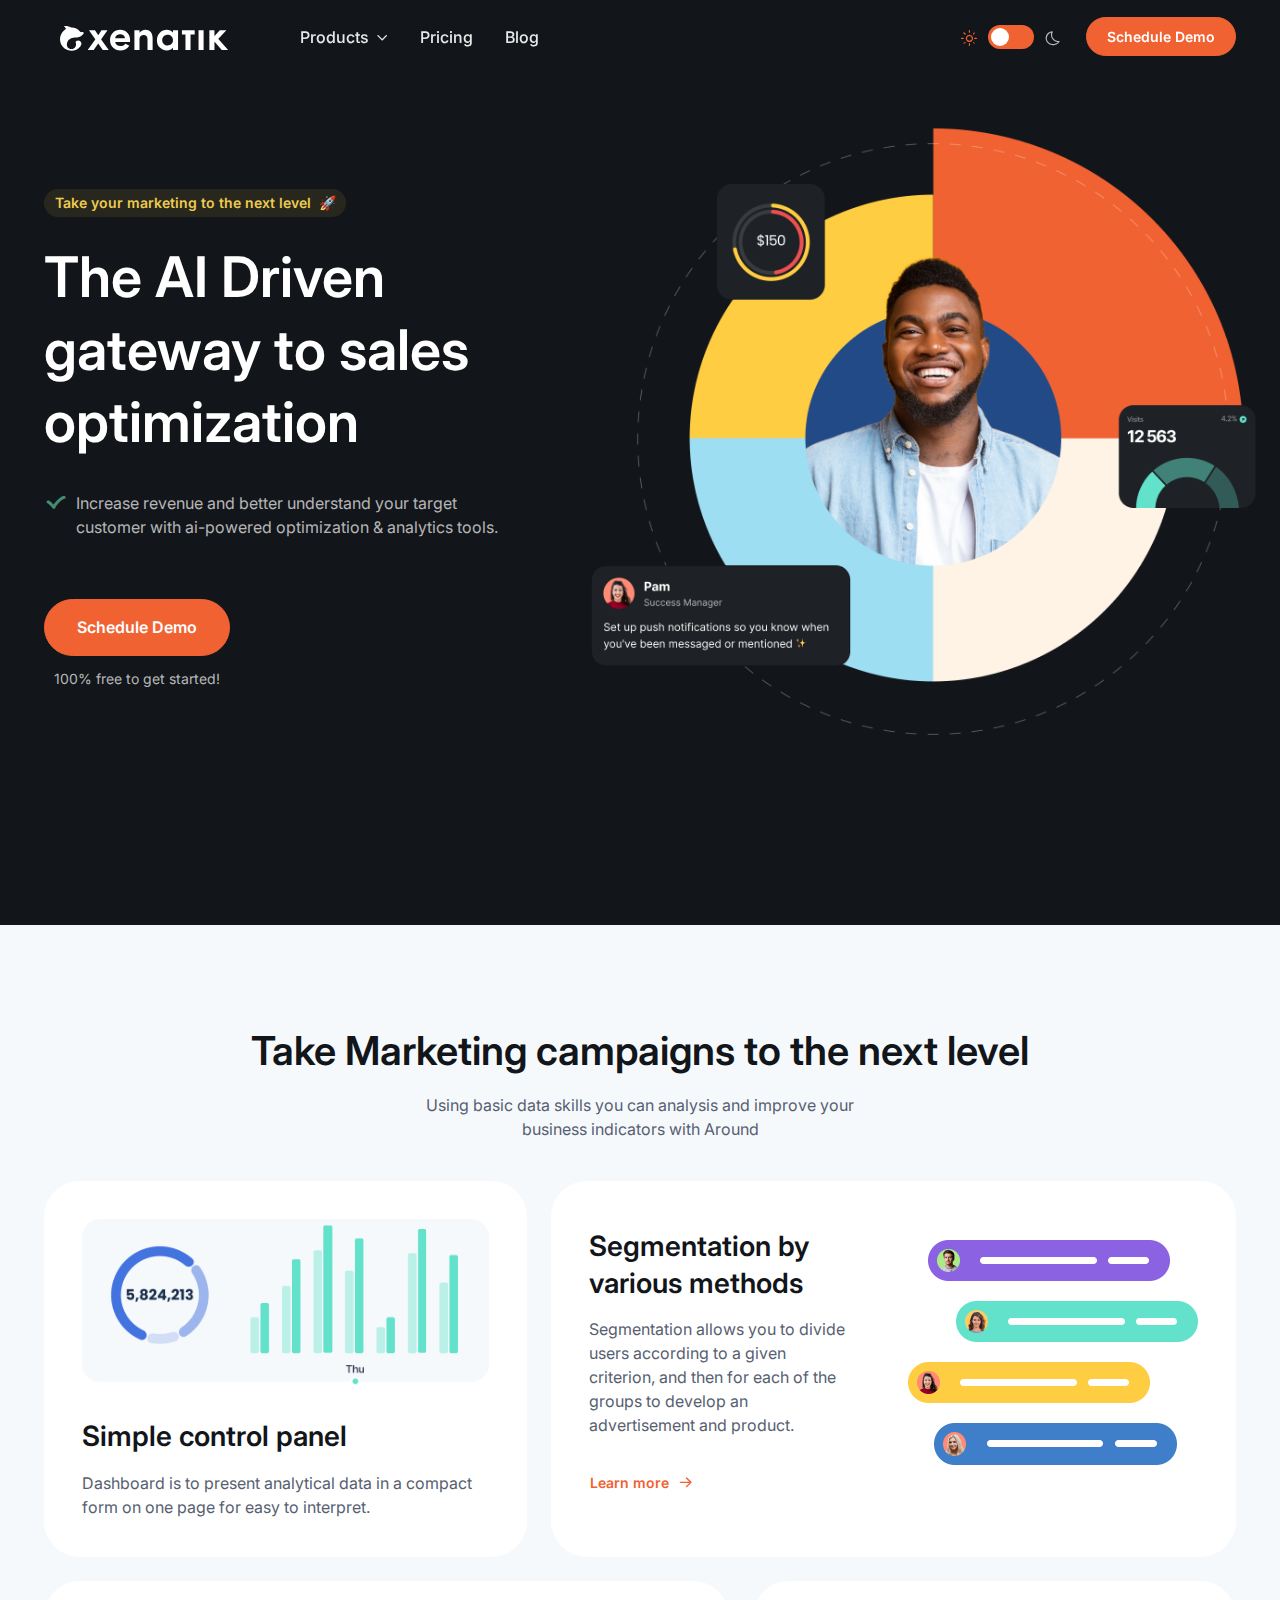
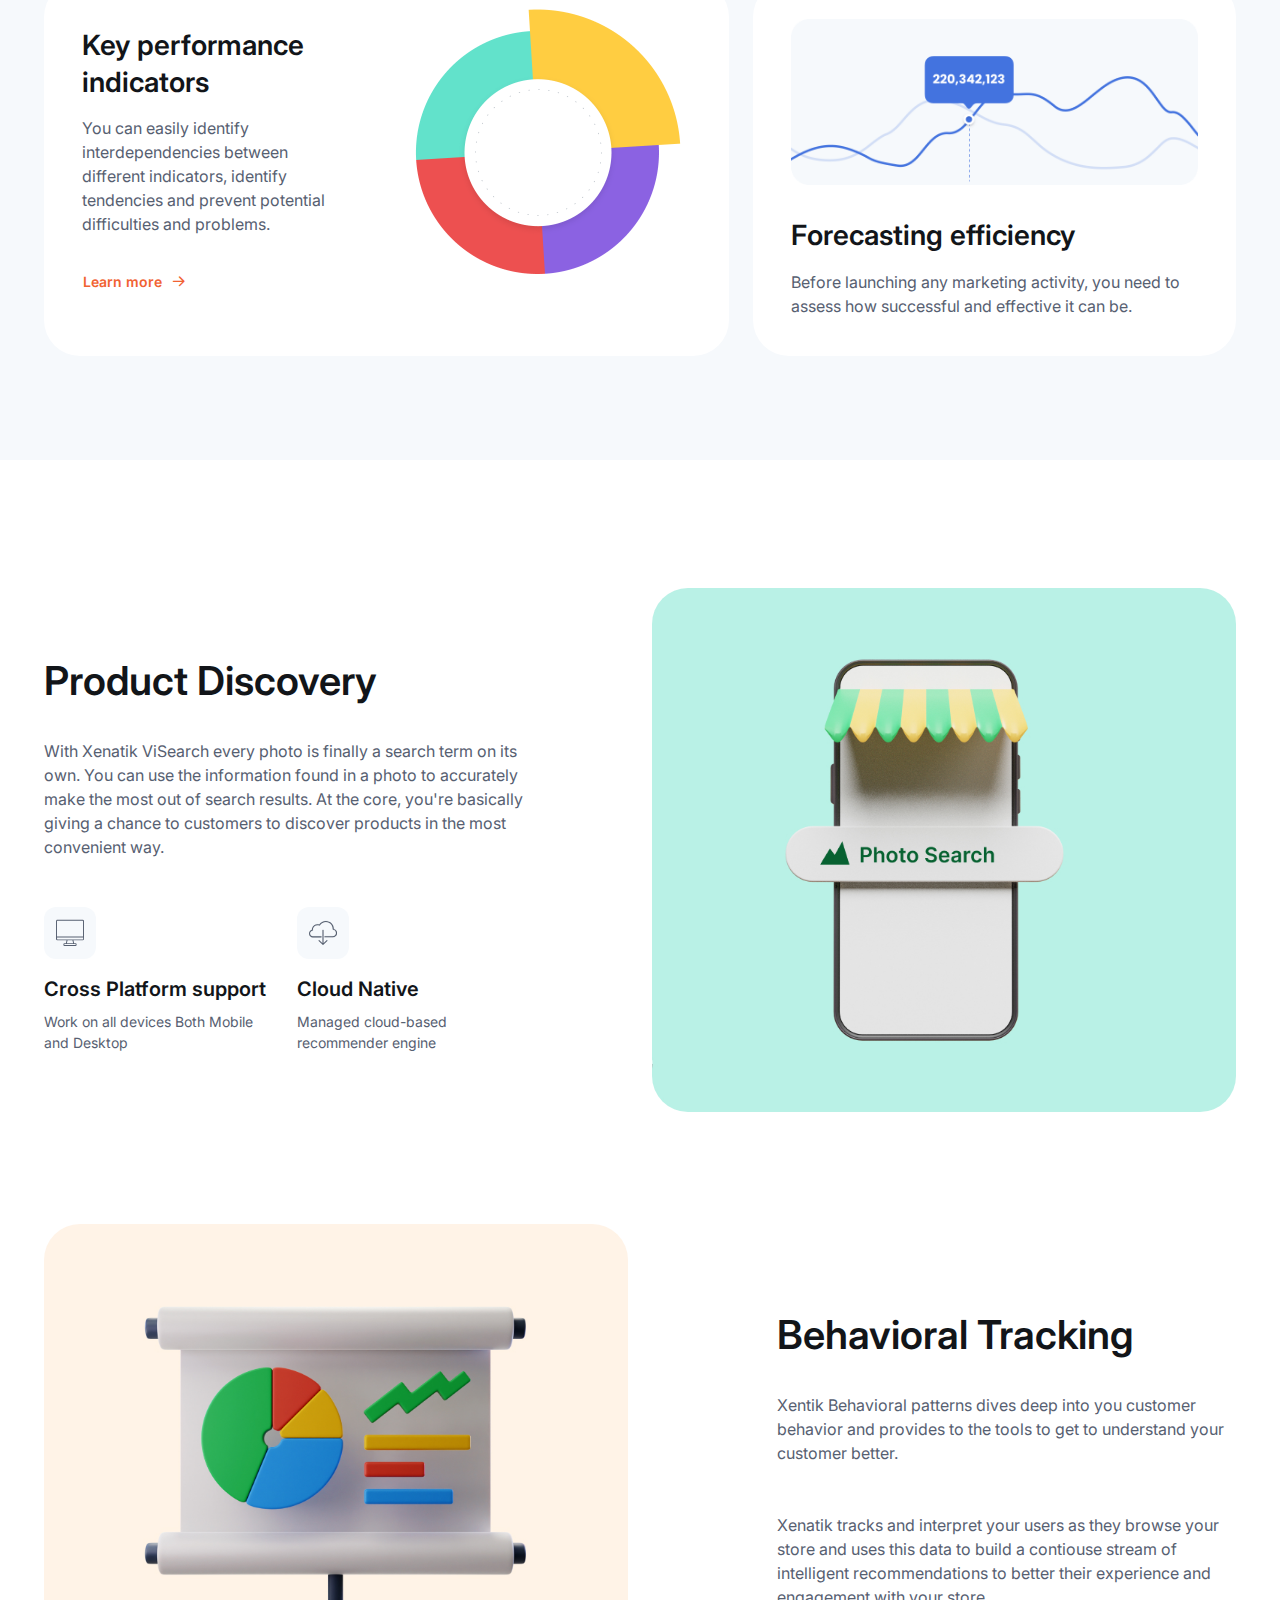
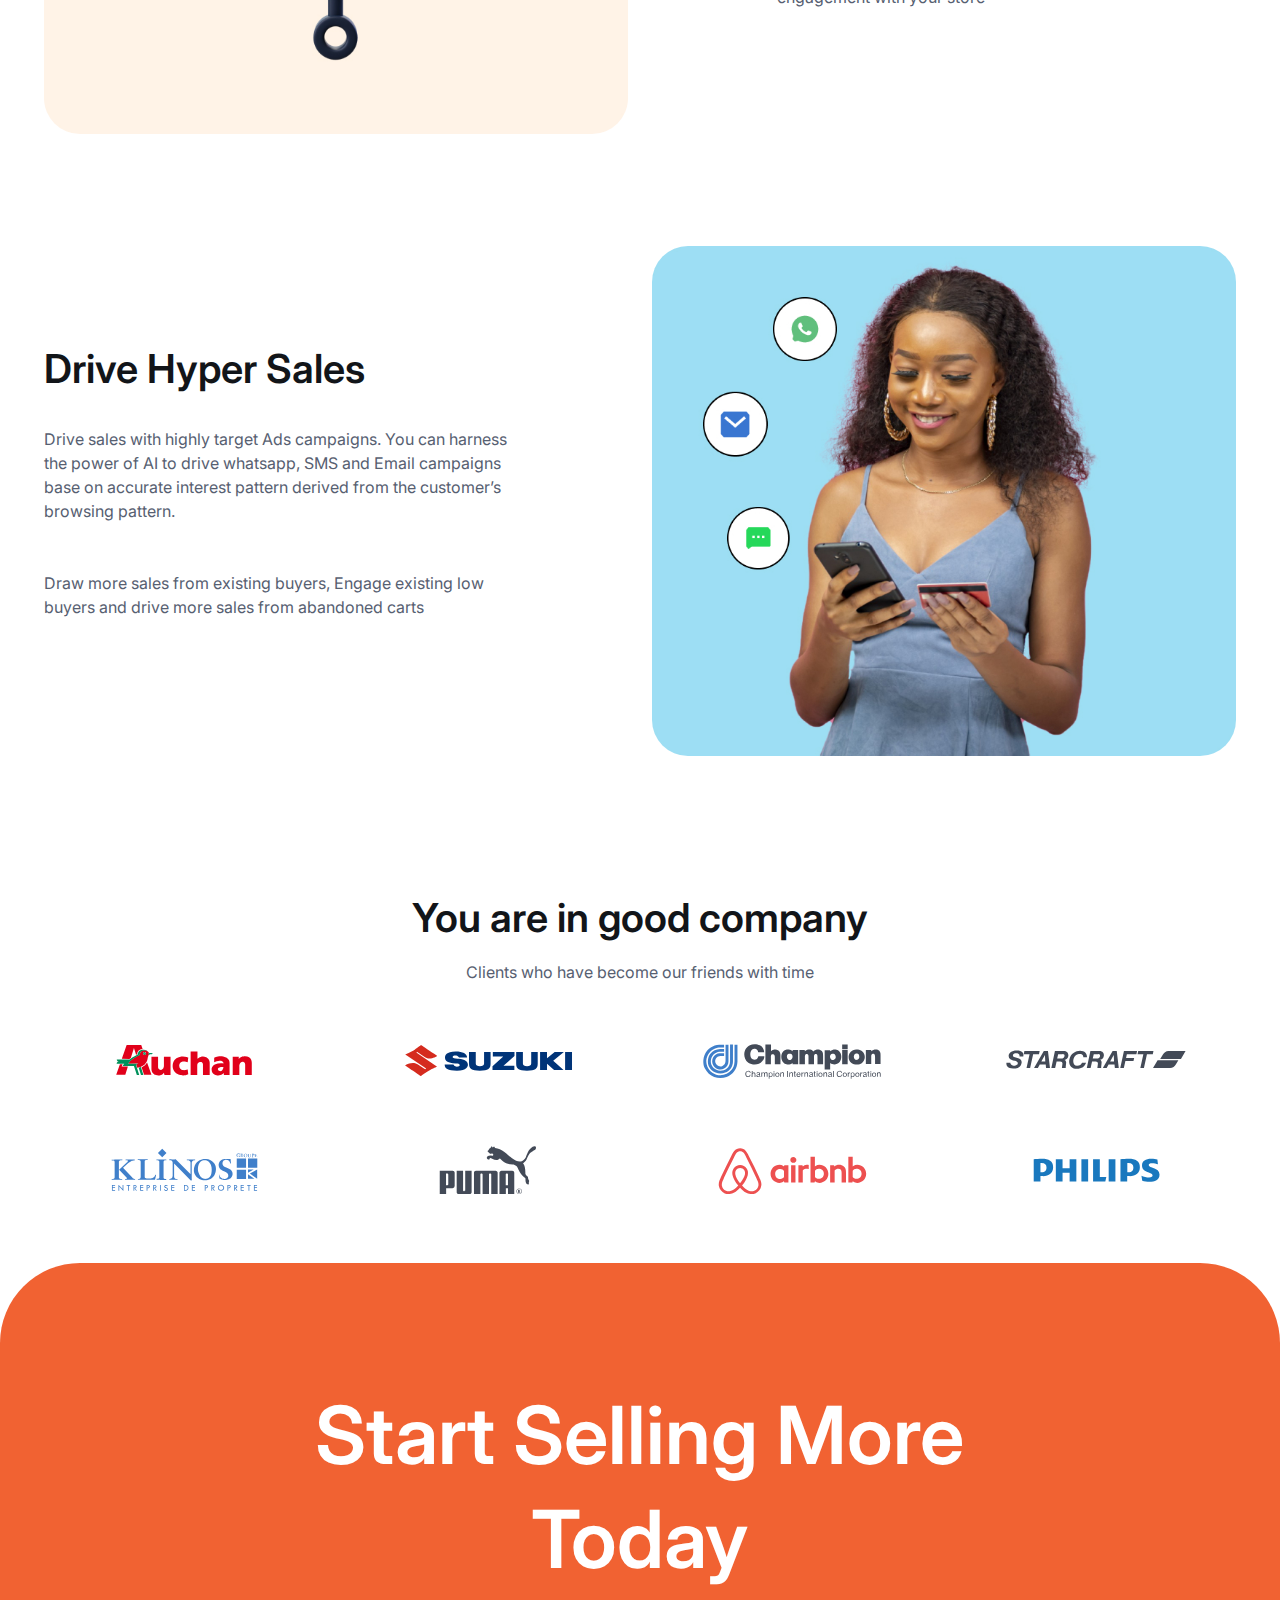
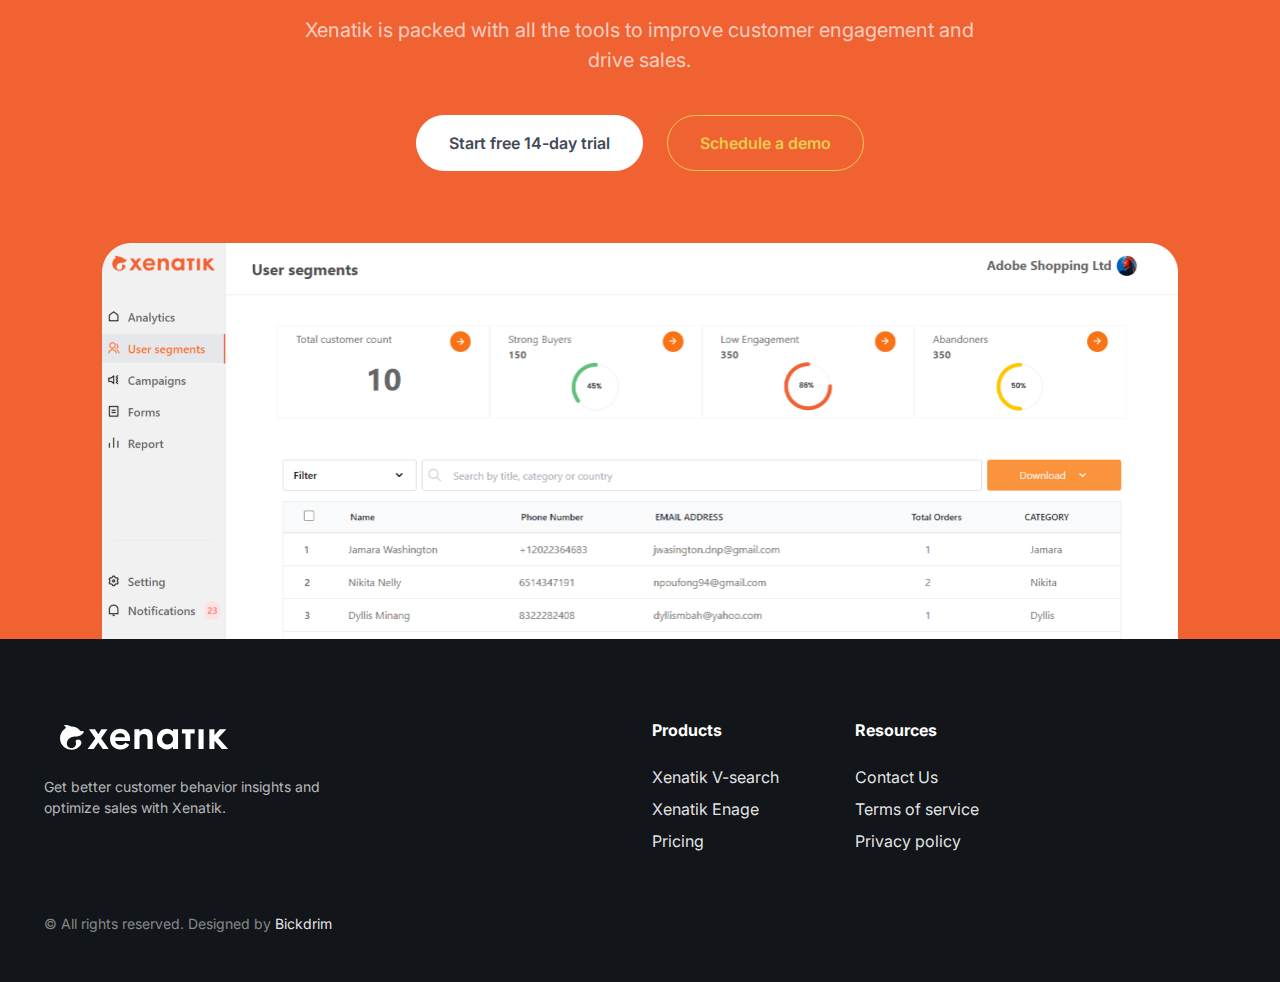
==== index.html @ 0decd60f "initial commit" ====
<!DOCTYPE html>
<html lang="en">

<meta http-equiv="content-type" content="text/html;charset=utf-8" />

<head>
  <meta charset="utf-8">
  <title>Xenatik | Home, page</title>
  <!-- SEO Meta Tags-->
  <meta name="Xenatik" content="Customer Engagement platform for E-commerce brands">
  <meta name="author" content="Bickdrim">
  <!-- Viewport-->
  <meta name="viewport" content="width=device-width, initial-scale=1">
  <!-- Favicon and Touch Icons-->
  <link rel="apple-touch-icon" sizes="180x180" href="assets/img/favicon.png">
  <link rel="icon" type="image/png" sizes="32x32" href="assets/img/favicon.png">
  <link rel="icon" type="image/png" sizes="16x16" href="assets/img/favicon.png">
  <link rel="manifest" href="assets/favicon/site.webmanifest">
  <meta name="msapplication-TileColor" content="#080032">
  <meta name="theme-color" content="white">
  <!-- Theme mode-->
  <script>
    let mode = window.localStorage.getItem('mode'),
      root = document.getElementsByTagName('html')[0];
    if (mode !== undefined && mode === 'dark') {
      root.classList.add('dark-mode');
    } else {
      root.classList.remove('dark-mode');
    }
  </script>
  <!-- Import Google Font-->
  <link rel="preconnect" href="https://fonts.googleapis.com/">
  <link rel="preconnect" href="https://fonts.gstatic.com/" crossorigin>
  <link href="https://fonts.googleapis.com/css2?family=Inter:wght@400;500;600;700&amp;display=swap" rel="stylesheet"
    id="google-font">
  <!-- Vendor styles-->
  <link rel="stylesheet" media="screen" href="assets/vendor/swiper/swiper-bundle.min.css" />
  <link rel="stylesheet" media="screen" href="assets/vendor/aos/dist/aos.css" />
  <!-- Main Theme Styles + Bootstrap-->
  <link rel="stylesheet" media="screen" href="assets/css/theme.min.css">
  <!-- Customizer generated styles-->
  <style id="customizer-styles"></style>
  <!-- Google Tag Manager-->
  <script>
    (function (w, d, s, l, i) {
      w[l] = w[l] || [];
      w[l].push({
        'gtm.start': new Date().getTime(),
        event: 'gtm.js'
      });
      var f = d.getElementsByTagName(s)[0],
        j = d.createElement(s),
        dl = l != 'dataLayer' ? '&l=' + l : '';
      j.async = true;
      j.src =
        'https://www.googletagmanager.com/gtm.js?id=' + i + dl;
      f.parentNode.insertBefore(j, f);
    })(window, document, 'script', 'dataLayer', 'GTM-WKV3GT5');
  </script>
</head>
<!-- Body-->

<body>

  <!-- Page wrapper-->
  <main class="page-wrapper">
    <div class="dark-mode">
      <!-- Navbar. Remove 'fixed-top' class to make the navigation bar scrollable with the page-->
      <header class="navbar navbar-expand-lg fixed-top">
        <div class="container"><a class="navbar-brand pe-sm-3" href="index.html"><span
              class="text-primary flex-shrink-0 me-2">
              <svg width="200" height="25" viewBox="0 0 215 32" fill="none" xmlns="http://www.w3.org/2000/svg">
                <path d="M30.0709 8.2093C30.4888 8.53447 30.4582 9.10739 30.1983 9.56934C29.7727 10.3255 27.5072 13.7398 22.1709 14.6327C22.1021 14.6456 20.9859 14.7179 20.8483 14.7179C18.0069 14.6818 15.8688 15.1515 14.2658 15.8224C11.4499 16.9967 9.41372 19.5619 8.82759 22.5865C8.75623 22.9582 8.71291 23.3143 8.72056 23.6188C8.79701 26.3492 9.92339 27.7764 11.7047 28.8009C12.5584 29.2913 13.5472 29.57 14.5997 29.57C17.0767 29.57 19.1944 28.019 20.0608 25.8228C20.3284 25.1389 20.4788 24.3956 20.4788 23.6162C20.4788 22.8498 20.4915 22.5762 20.2316 21.9026C20.1067 21.5749 19.518 20.0419 20.9834 19.1774C21.6281 18.798 22.3671 18.5683 23.1648 18.5683C25.5144 18.5683 27.4537 20.4961 27.4206 22.8782C27.4078 23.7504 26.6815 25.3066 26.0037 26.086L26.0011 26.0886C23.3253 29.4719 19.2122 31.6397 14.5971 31.6397C11.8729 31.6397 9.32197 30.8836 7.13801 29.5674C6.86024 29.3997 6.58501 29.2216 6.31998 29.0358C4.76037 27.9519 3.42247 26.566 2.38274 24.9608C0.876643 22.6356 0 19.851 0 16.8599C0 12.2017 2.12535 8.04929 5.44844 5.33695C5.95556 4.92145 6.49072 4.54208 7.05137 4.19885C7.52537 3.9098 7.64769 3.26462 7.3113 2.82074C6.72772 2.04652 6.06769 1.33424 5.3465 0.694216C5.11715 0.490338 5.23437 0.108391 5.54018 0.0774219C6.03202 0.0258073 6.53405 0 7.03863 0C9.76284 0 12.3138 0.756153 14.4977 2.07232C14.5309 2.06974 14.5691 2.06974 14.6022 2.06974C19.1536 2.15749 22.8743 4.00529 25.5501 7.0712C26.126 7.73186 27.0281 8.01574 27.864 7.77832C28.0806 7.71638 28.2921 7.69831 28.5444 7.68283C29.2579 7.64154 29.6479 7.88154 30.0709 8.2093Z" fill="white"/>
                <path d="M62.1425 30.414L52.7134 17.1593C52.6523 17.0742 52.6523 16.9606 52.7134 16.8729L60.537 5.84542C60.6516 5.68284 60.537 5.45831 60.3407 5.45831H53.2766C53.1951 5.45831 53.1212 5.49702 53.0753 5.56412L49.1661 11.4043C49.0693 11.5463 48.8628 11.5463 48.766 11.4069L44.7523 5.56154C44.709 5.49702 44.6351 5.45831 44.5535 5.45831H37.4894C37.2932 5.45831 37.1785 5.68284 37.2932 5.84542L45.1142 16.8729C45.1753 16.958 45.1753 17.0742 45.1142 17.1593L35.6342 30.414C35.5195 30.574 35.6317 30.8011 35.8304 30.8011H42.841C42.92 30.8011 42.9939 30.7624 43.0372 30.6978L48.7176 22.6176C48.8144 22.4782 49.0157 22.4808 49.11 22.6176L54.7369 30.6978C54.7827 30.7624 54.8566 30.8011 54.9356 30.8011H61.9462C62.145 30.8011 62.2571 30.574 62.1425 30.414Z" fill="white"/>
                <path d="M86.0765 8.55C83.6657 6.1267 80.6383 4.91376 76.9941 4.91376C73.3499 4.91376 70.2766 6.1267 67.7766 8.55C65.2766 10.9759 64.0254 14.1399 64.0254 18.0471C64.0254 21.9543 65.2766 25.1493 67.7766 27.6267C70.2766 30.1042 73.3499 31.343 76.9941 31.343C79.494 31.343 81.7978 30.8372 83.9078 29.8255C85.9389 28.8474 87.4909 27.3816 88.5612 25.4305C88.6249 25.3118 88.5765 25.157 88.4592 25.0925C86.2422 23.8924 84.7208 23.064 83.8976 22.6098C83.783 22.5479 83.6428 22.5917 83.5765 22.7027C83.0057 23.6524 82.1877 24.3905 81.1199 24.9118C79.9757 25.4744 78.7448 25.7531 77.4222 25.7531C75.5644 25.7531 74.0023 25.2654 72.7332 24.2899C71.538 23.3685 70.8117 22.1427 70.5518 20.6097C70.5263 20.4626 70.6435 20.3284 70.7913 20.3284H89.3639C89.4913 20.3284 89.5958 20.2278 89.606 20.1013C89.6646 19.3865 89.6952 18.7026 89.6952 18.0471C89.6952 14.1399 88.4898 10.9759 86.0765 8.55ZM83.0312 15.8225H70.7455C70.5951 15.8225 70.4779 15.6857 70.5059 15.536C70.7913 14.0082 71.4998 12.7927 72.6262 11.8895C73.8239 10.9294 75.2969 10.4494 77.0476 10.4494C78.6913 10.4494 80.0853 10.9217 81.2269 11.8611C82.3049 12.7488 82.9879 13.9747 83.2707 15.536C83.2988 15.6857 83.1816 15.8225 83.0312 15.8225Z" fill="white"/>
                <path d="M116.086 7.70869C114.46 5.84798 112.164 4.91376 109.201 4.91376C107.7 4.91376 106.252 5.30345 104.861 6.08283C103.739 6.70736 102.847 7.50481 102.19 8.47C102.055 8.66614 101.752 8.57065 101.752 8.33064V5.70346C101.752 5.56668 101.645 5.45829 101.51 5.45829H95.4546C95.3221 5.45829 95.2151 5.56668 95.2151 5.70346V30.5559C95.2151 30.6927 95.3221 30.801 95.4546 30.801H101.51C101.645 30.801 101.752 30.6927 101.752 30.5559V17.2884C101.752 15.2263 102.261 13.7244 103.278 12.785C104.298 11.843 105.61 11.3733 107.218 11.3733C108.683 11.3733 109.843 11.8611 110.702 12.8392C111.558 13.8147 111.986 15.2083 111.986 17.0174V30.5559C111.986 30.6927 112.096 30.801 112.228 30.801H118.283C118.418 30.801 118.525 30.6927 118.525 30.5559V15.8225C118.525 12.2766 117.712 9.57455 116.086 7.70869Z" fill="white"/>
                <path d="M150.864 5.45829H144.809C144.677 5.45829 144.567 5.56668 144.567 5.70346V7.85837C144.567 8.09063 144.282 8.1887 144.136 8.00805C143.359 7.04286 142.35 6.30993 141.111 5.80927C139.628 5.21312 138.191 4.91376 136.797 4.91376C133.331 4.91376 130.339 6.13702 127.822 8.57839C125.304 11.0198 124.045 14.1941 124.045 18.1013C124.045 22.0085 125.311 25.1854 127.85 27.6268C130.385 30.0681 133.367 31.2888 136.797 31.2888C138.191 31.2888 139.646 30.9636 141.165 30.3133C142.421 29.7739 143.413 29.0513 144.144 28.1403C144.284 27.9648 144.567 28.0732 144.567 28.3003V30.5559C144.567 30.6927 144.677 30.8011 144.809 30.8011H150.864C150.997 30.8011 151.106 30.6927 151.106 30.5559V5.70346C151.106 5.56668 150.997 5.45829 150.864 5.45829ZM142.531 23.0666C141.173 24.3157 139.567 24.9402 137.709 24.9402C135.852 24.9402 134.233 24.2976 132.86 23.0124C131.484 21.7298 130.796 20.0936 130.796 18.1013C130.796 16.1141 131.484 14.4754 132.86 13.1902C134.233 11.9075 135.852 11.2649 137.709 11.2649C139.531 11.2649 141.129 11.8791 142.505 13.1102C143.879 14.3386 144.567 16.0031 144.567 18.1013C144.567 20.1633 143.889 21.8201 142.531 23.0666Z" fill="white"/>
                <path d="M172.138 5.45826H167.317C167.289 5.45826 167.263 5.4531 167.238 5.44278H160.428C160.403 5.4531 160.377 5.45826 160.349 5.45826H156.277C156.144 5.45826 156.035 5.56665 156.035 5.70343V10.532C156.035 10.6662 156.144 10.7771 156.277 10.7771H160.349C160.482 10.7771 160.591 10.8855 160.591 11.0197V30.5558C160.591 30.6926 160.698 30.801 160.834 30.801H166.832C166.967 30.801 167.074 30.6926 167.074 30.5558V11.0197C167.074 10.8855 167.184 10.7771 167.317 10.7771H172.138C172.273 10.7771 172.38 10.6662 172.38 10.532V5.70343C172.38 5.56665 172.273 5.45826 172.138 5.45826Z" fill="white"/>
                <path d="M183.552 5.45831H177.551C177.418 5.45831 177.311 5.5667 177.311 5.70348V30.5559C177.311 30.6927 177.418 30.8011 177.551 30.8011H183.552C183.687 30.8011 183.794 30.6927 183.794 30.5559V5.70348C183.794 5.5667 183.687 5.45831 183.552 5.45831Z" fill="white"/>
                <path d="M214.935 30.3907L202.701 16.7515C202.617 16.656 202.617 16.5115 202.706 16.4186L212.662 5.87118C212.81 5.71634 212.701 5.45826 212.486 5.45826H204.691C204.625 5.45826 204.561 5.48665 204.515 5.53569L198.093 12.594C197.943 12.7591 197.673 12.6508 197.673 12.4288V5.44278H191.19V30.5558C191.19 30.6926 191.297 30.801 191.432 30.801H197.431C197.566 30.801 197.673 30.6926 197.673 30.5558V20.5968C197.673 20.3697 197.948 20.2639 198.096 20.4342L207.033 30.7184C207.079 30.7701 207.145 30.801 207.214 30.801H214.757C214.969 30.801 215.078 30.5481 214.935 30.3907Z" fill="white"/>
                </svg></a>
          <div class="form-check form-switch mode-switch order-lg-2 me-3 me-lg-4 ms-auto" data-bs-toggle="mode">
            <input class="form-check-input" type="checkbox" id="theme-mode">
            <label class="form-check-label" for="theme-mode"><i class="ai-sun fs-lg"></i></label>
            <label class="form-check-label" for="theme-mode"><i class="ai-moon fs-lg"></i></label>
          </div><a class="btn btn-primary btn-sm rounded-pill fs-sm order-lg-3 d-none d-sm-inline-flex"
            href="contact.html"
            rel="noopener">Schedule Demo</a>
          <button class="navbar-toggler ms-sm-3" type="button" data-bs-toggle="collapse"
            data-bs-target="#navbarNav"><span class="navbar-toggler-icon"></span></button>

          <nav class="collapse navbar-collapse" id="navbarNav">
            <ul class="navbar-nav navbar-nav-scroll me-auto" style="--ar-scroll-height: 520px;">

              <li class="nav-item dropdown"><a class="nav-link dropdown-toggle" href="#" data-bs-toggle="dropdown"
                  data-bs-auto-close="outside" aria-expanded="false">Products</a>
                <ul class="dropdown-menu">
                  <li><a class="dropdown-item" href="engage.html">Xenatik Engage</a></li>
                  <li><a class="dropdown-item" href="v_search.html">Xenatik V-search</a></li>
                </ul>
              </li>

              <li class="nav-item"><a class="nav-link" href="pricing.html">Pricing</a></li>
              <li class="nav-item"><a class="nav-link" href="blog.html">Blog</a></li>
            </ul>
            <div class="d-sm-none p-3 mt-n3"><a class="btn btn-primary w-100  mb-1"
                href="contact.html"
                rel="noopener">Schedule Demo</a></div>
          </nav>
        </div>
      </header>
    </div>
    <!-- Page content-->
    <!-- Hero-->
    <section class="bg-dark dark-mode d-flex min-vh-100 position-relative overflow-hidden py-5">
      <div
        class="container d-flex flex-column justify-content-center position-relative zindex-2 pt-sm-3 pt-md-4 pt-xl-5 pb-1 pb-sm-3 pb-lg-4 pb-xl-5">
        <div class="row flex-lg-nowrap align-items-center pb-5 pt-2 pt-lg-4 pt-xl-0 mt-lg-4 mt-xl-0">
          <div class="col-lg-7 order-lg-2 ms-lg-4 mb-2 mb-lg-0">
            <div class="parallax order-lg-2 mx-auto" style="max-width: 740px;">
              <div class="parallax-layer" data-depth="0.05"><img src="assets/img/cover_art.png"
                  alt="Layer"></div>
              <div class="parallax-layer" data-depth="-0.05"><img src="assets/img/landing/saas-2/hero/02.png"
                  style="animation: rotate-cw 100s linear infinite;" alt="Layer"></div>
              <div class="parallax-layer zindex-2" data-depth="0.3"><img src="assets/img/landing/saas-2/hero/03.png"
                  alt="Layer"></div>
              <div class="parallax-layer zindex-2" data-depth="0.15"><img src="assets/img/landing/saas-2/hero/04.png"
                  alt="Layer"></div>
              <div class="parallax-layer zindex-2" data-depth="0.4"><img src="assets/img/landing/saas-2/hero/05.png"
                  alt="Layer"></div>
            </div>
          </div>
          <div class="col-lg-5 order-lg-1 text-center text-lg-start me-xl-3"><span
              class="badge bg-faded-warning text-warning fs-sm">Take your marketing to the next level&nbsp; 🚀</span>
            <h1 class="display-4 py-3 my-2 mb-xl-3">The AI Driven gateway
              to sales optimization</h1>
            <ul class="list-unstyled d-table text-start mx-auto mx-lg-0 mb-0">
              <li class="d-flex pb-2 mb-1"><i class="ai-check-alt text-primary lead me-2"></i>Increase revenue and
                better understand your target customer with ai-powered optimization & analytics tools.</li>


            </ul>
            <div class="d-flex justify-content-center justify-content-lg-start pt-4 pt-xl-5">
              <div class="text-center"><a class="btn btn-lg btn-primary rounded-pill w-100 w-sm-auto" href="contact.html">Schedule
                  Demo</a>
                <p class="fs-sm pt-2 mt-sm-1 mb-0">100% free to get started!</p>
              </div>
            </div>
          </div>
        </div>
      </div>
    </section>
    <!-- Features-->
    <section class="bg-secondary py-5">
      <div class="container mt-1 py-md-2 py-lg-4 py-xxl-5">
        <h2 class="h1 text-center pt-1 pt-sm-4">Take Marketing campaigns to the next level</h2>
        <p class="text-center mx-auto pb-3 mb-3 mb-lg-4" style="max-width: 480px;">Using basic data skills you can
          analysis and improve your business indicators with Around</p>
        <div class="row g-4 pb-2 pb-sm-4 mb-sm-2">
          <!-- Item-->
          <div class="col-md-5">
            <div class="card border-0 h-100">
              <div class="card-body"><a href="#"><img class="d-dark-mode-none"
                    src="assets/img/landing/saas-2/features/01-light.png" alt="Image"><img
                    class="d-none d-dark-mode-block" src="assets/img/landing/saas-2/features/01-dark.png"
                    alt="Image"></a>
                <div class="pt-3 mt-2 mt-lg-3">
                  <h3>Simple control panel</h3>
                  <p class="mb-0">Dashboard is to present analytical data in a compact form on one page for easy to
                    interpret.</p>
                </div>
              </div>
            </div>
          </div>
          <!-- Item-->
          <div class="col-md-7">
            <div class="card border-0 h-100">
              <div class="card-body overflow-hidden">
                <div class="d-sm-flex align-items-center"><a class="d-block order-sm-2 flex-shrink-0 mt-n4 mb-n2"
                    href="#"><img src="assets/img/landing/saas-2/features/02.png" width="308" alt="Image"></a>
                  <div class="order-sm-1 pe-sm-3 me-xl-4">
                    <h3>Segmentation by various methods</h3>
                    <p class="pb-3 mb-1 mb-xl-3">Segmentation allows you to divide users according to a given criterion,
                      and then for each of the groups to develop an advertisement and product.</p><a
                      class="btn btn-link p-0" href="#">Learn more<i class="ai-arrow-right ms-2"></i></a>
                  </div>
                </div>
              </div>
            </div>
          </div>
          <!-- Item-->
          <div class="col-md-7">
            <div class="card border-0 h-100">
              <div class="card-body overflow-hidden">
                <div class="d-sm-flex align-items-center"><a class="d-block order-sm-2 flex-shrink-0 mt-n4 mb-n2"
                    href="#"><img class="d-dark-mode-none" src="assets/img/landing/saas-2/features/03-light.png"
                      width="308" alt="Image"><img class="d-none d-dark-mode-block"
                      src="assets/img/landing/saas-2/features/03-dark.png" width="308" alt="Image"></a>
                  <div class="order-sm-1 pe-sm-3 me-xl-4">
                    <h3>Key performance indicators</h3>
                    <p class="pb-3 mb-1 mb-xl-3">You can easily identify interdependencies between different indicators,
                      identify tendencies and prevent potential difficulties and problems.</p><a
                      class="btn btn-link p-0" href="#">Learn more<i class="ai-arrow-right ms-2"></i></a>
                  </div>
                </div>
              </div>
            </div>
          </div>
          <!-- Item-->
          <div class="col-md-5">
            <div class="card border-0 h-100">
              <div class="card-body"><a href="#"><img class="d-dark-mode-none"
                    src="assets/img/landing/saas-2/features/04-light.png" alt="Image"><img
                    class="d-none d-dark-mode-block" src="assets/img/landing/saas-2/features/04-dark.png"
                    alt="Image"></a>
                <div class="pt-3 mt-2 mt-lg-3">
                  <h3>Forecasting efficiency</h3>
                  <p class="mb-0">Before launching any marketing activity, you need to assess how successful and
                    effective it can be.</p>
                </div>
              </div>
            </div>
          </div>
        </div>
      </div>
    </section>
    <!-- How it works (Steps)-->
    <section class="container py-4 py-sm-5 my-md-2 my-lg-3 my-xl-4 my-xxl-5">
      <!-- Item-->
      <div class="row align-items-center py-4 py-xl-5 my-2">
        <div class="col-md-6 offset-xl-1 order-md-2 pb-2 mb-4 mb-md-0"><img class="rounded-5"
            src="assets/img/discover.jpg" alt="Image"></div>
        <div class="col-md-6 col-xl-5 order-md-1">
          <div class="pe-md-4 pe-xl-0">
            <h2 class="h1 pb-2 pb-lg-3">Product Discovery</h2>
            <p class="pb-2 pb-lg-0 mb-4 mb-lg-5">With Xenatik ViSearch every photo is finally a search term on its own. You can use the information found in a photo to accurately make the most out of search results. At the core, you're basically giving a chance to customers to discover products in the most convenient way.</p>
            <div class="row row-cols-2">
              <div class="col">
                <div class="d-table bg-secondary rounded-1 p-2 mb-3"><img class="d-block d-dark-mode-none m-1"
                    src="assets/img/services/v3/icons/monitor-dark.svg" width="28" alt="Icon"><img
                    class="d-none d-dark-mode-block m-1" src="assets/img/services/v3/icons/monitor-light.svg" width="28"
                    alt="Icon"></div>
                <h3 class="h5 mb-2">Cross Platform support</h3>
                <p class="fs-sm mb-0">Work on all devices Both Mobile and Desktop</p>
              </div>
              <div class="col">
                <div class="d-table bg-secondary rounded-1 p-2 mb-3"><img class="d-block d-dark-mode-none m-1"
                    src="assets/img/services/v3/icons/cloud-dark.svg" width="28" alt="Icon"><img
                    class="d-none d-dark-mode-block m-1" src="assets/img/services/v3/icons/cloud-light.svg" width="28"
                    alt="Icon"></div>
                <h3 class="h5 mb-2">Cloud Native</h3>
                <p class="fs-sm mb-0">Managed cloud-based recommender engine</p>
              </div>
            </div>
          </div>
        </div>
      </div>
      <!-- Item-->
      <div class="row align-items-center py-4 py-xl-5 my-2">
        <div class="col-md-6 pb-2 mb-4 mb-md-0"><img class="rounded-5" src="assets/img/behave_track.jpg" alt="Image">
        </div>
        <div class="col-md-6 col-xl-5 offset-xl-1">
          <div class="ps-md-4 pe-xl-0">
            <h2 class="h1 pb-2 pb-lg-3">Behavioral Tracking</h2>
            <p class="pb-2 pb-lg-0 mb-4 mb-lg-5">Xentik Behavioral patterns dives deep into you customer behavior and provides to the tools to get to understand your customer better. </p>

            <p class="pb-2 pb-lg-0 mb-4 mb-lg-5">Xenatik tracks and interpret your users as they browse your store and uses this data to build a contiouse stream of intelligent recommendations to better their experience and engagement with your store </p>

          </div>
        </div>
      </div>
      <!-- Item-->
      <div class="row align-items-center py-4 py-xl-5 my-2">
        <div class="col-md-6 offset-xl-1 order-md-2 pb-2 mb-4 mb-md-0"><img class="rounded-5"
            src="assets/img/engage.jpg" alt="Image"></div>
        <div class="col-md-6 col-xl-5 order-md-1">
          <div class="pe-md-4 pe-xl-0">
            <h2 class="h1 pb-2 pb-lg-3">Drive Hyper Sales</h2>
            <p class="pb-2 pb-lg-0 mb-4 mb-lg-5">Drive sales with highly target Ads campaigns. You can harness the power of AI to drive whatsapp, SMS and Email campaigns base on accurate interest pattern derived from the customer’s browsing pattern. </p>
            <p class="pb-2 pb-lg-0 mb-4 mb-lg-5">Draw more sales from existing buyers, Engage existing low buyers and drive more sales from abandoned carts</p>

          </div>
        </div>
      </div>
    </section>
    <!-- Partners-->
    <section class="container pt-2 pt-sm-0 mb-5">
      <h2 class="h1 text-center">You are in good company</h2>
      <p class="text-center pb-2 pb-sm-3">Clients who have become our friends with time</p>
      <div class="row row-cols-3 row-cols-md-4 g-2 g-md-4">
        <div class="col"><img class="d-block mx-auto" src="assets/img/brands/auchan.svg" width="220" alt="Auchan"></div>
        <div class="col"><img class="d-block mx-auto" src="assets/img/brands/suzuki.svg" width="220" alt="Suzuki"></div>
        <div class="col"><img class="d-block d-dark-mode-none mx-auto" src="assets/img/brands/champion-dark.svg"
            width="220" alt="Champion"><img class="d-none d-dark-mode-block mx-auto"
            src="assets/img/brands/champion-light.svg" width="220" alt="Champion"></div>
        <div class="col"><img class="d-block d-dark-mode-none mx-auto" src="assets/img/brands/starcraft-dark.svg"
            width="220" alt="Starcraft"><img class="d-none d-dark-mode-block mx-auto"
            src="assets/img/brands/starcraft-light.svg" width="220" alt="Starcraft"></div>
        <div class="col"><img class="d-block mx-auto" src="assets/img/brands/klinos.svg" width="220" alt="Klinos"></div>
        <div class="col"><img class="d-block d-dark-mode-none mx-auto" src="assets/img/brands/puma-dark.svg" width="220"
            alt="Puma"><img class="d-none d-dark-mode-block mx-auto" src="assets/img/brands/puma-light.svg" width="220"
            alt="Puma"></div>
        <div class="col"><img class="d-block mx-auto" src="assets/img/brands/airbnb.svg" width="220" alt="Airbnb"></div>
        <div class="col"><img class="d-block mx-auto" src="assets/img/brands/philips.svg" width="220" alt="Philips">
        </div>
      </div>
    </section>
    <!-- CTA-->
    <section class="pt-2 pt-md-0">
      <div class="position-relative pt-lg-3 pt-xl-4 pt-xxl-5">
        <!-- <div class="bg-primary position-absolute top-0 start-0 w-100 h-100 rounded-5 d-md-none"></div> -->
        <div class="bg-primary position-absolute top-0 start-0 w-100 h-100 d-none d-md-block"
          style="border-radius: 5rem 5rem 0 0;"></div>
        <div
          class="container dark-mode px-4 px-sm-5 px-md-0 position-relative zindex-2 pt-md-4 pt-lg-5 pb-sm-2 pb-md-3 pb-xl-4 pb-xxl-5">
          <div class="row justify-content-center">
            <div class="col-md-10 col-lg-8 col-xl-7 col-xxl-6 text-center py-5">
              <h2 class="display-1 mb-4">Start Selling More Today</h2>
              <p class="fs-xl pb-3 mb-3 mb-lg-4">Xenatik is packed with all the tools to improve customer engagement and drive sales.</p>
              <div class="d-sm-flex justify-content-center"><a
                  class="btn btn-lg btn-light rounded-pill w-100 w-sm-auto me-sm-4 mb-3 mb-sm-0" href="app.xenatik.com">Start free
                  14-day trial</a><a class="btn btn-lg btn-outline-warning rounded-pill w-100 w-sm-auto"
                  href="contact.html">Schedule a demo</a></div>
            </div>
          </div>
        </div>
        <div class="position-relative zindex-2 px-md-5"><img class="d-block d-dark-mode-none mx-auto"
            src="assets/img/bottom_image.png" width="1076" alt="Image"><img
            class="d-none d-dark-mode-block mx-auto" src="assets/img/bottom_image.png" width="1076"
            alt="Image"></div>
      </div>
    </section>
  </main>
  <!-- Footer-->
  <footer class="footer dark-mode bg-dark py-5">
    <div class="container pt-md-2 pt-lg-3 pt-xl-4">
      <div class="row pb-5 pt-sm-2 mb-lg-2">
        <div class="col-md-4 col-lg-3 pb-2 pb-md-0 mb-4 mb-md-0"><a class="navbar-brand py-0 mb-3 mb-md-4"
            href="index.html"><span class="text-primary flex-shrink-0 me-2">
              <svg width="200" height="25" viewBox="0 0 215 32" fill="none" xmlns="http://www.w3.org/2000/svg">
                <path d="M30.0709 8.2093C30.4888 8.53447 30.4582 9.10739 30.1983 9.56934C29.7727 10.3255 27.5072 13.7398 22.1709 14.6327C22.1021 14.6456 20.9859 14.7179 20.8483 14.7179C18.0069 14.6818 15.8688 15.1515 14.2658 15.8224C11.4499 16.9967 9.41372 19.5619 8.82759 22.5865C8.75623 22.9582 8.71291 23.3143 8.72056 23.6188C8.79701 26.3492 9.92339 27.7764 11.7047 28.8009C12.5584 29.2913 13.5472 29.57 14.5997 29.57C17.0767 29.57 19.1944 28.019 20.0608 25.8228C20.3284 25.1389 20.4788 24.3956 20.4788 23.6162C20.4788 22.8498 20.4915 22.5762 20.2316 21.9026C20.1067 21.5749 19.518 20.0419 20.9834 19.1774C21.6281 18.798 22.3671 18.5683 23.1648 18.5683C25.5144 18.5683 27.4537 20.4961 27.4206 22.8782C27.4078 23.7504 26.6815 25.3066 26.0037 26.086L26.0011 26.0886C23.3253 29.4719 19.2122 31.6397 14.5971 31.6397C11.8729 31.6397 9.32197 30.8836 7.13801 29.5674C6.86024 29.3997 6.58501 29.2216 6.31998 29.0358C4.76037 27.9519 3.42247 26.566 2.38274 24.9608C0.876643 22.6356 0 19.851 0 16.8599C0 12.2017 2.12535 8.04929 5.44844 5.33695C5.95556 4.92145 6.49072 4.54208 7.05137 4.19885C7.52537 3.9098 7.64769 3.26462 7.3113 2.82074C6.72772 2.04652 6.06769 1.33424 5.3465 0.694216C5.11715 0.490338 5.23437 0.108391 5.54018 0.0774219C6.03202 0.0258073 6.53405 0 7.03863 0C9.76284 0 12.3138 0.756153 14.4977 2.07232C14.5309 2.06974 14.5691 2.06974 14.6022 2.06974C19.1536 2.15749 22.8743 4.00529 25.5501 7.0712C26.126 7.73186 27.0281 8.01574 27.864 7.77832C28.0806 7.71638 28.2921 7.69831 28.5444 7.68283C29.2579 7.64154 29.6479 7.88154 30.0709 8.2093Z" fill="white"/>
                <path d="M62.1425 30.414L52.7134 17.1593C52.6523 17.0742 52.6523 16.9606 52.7134 16.8729L60.537 5.84542C60.6516 5.68284 60.537 5.45831 60.3407 5.45831H53.2766C53.1951 5.45831 53.1212 5.49702 53.0753 5.56412L49.1661 11.4043C49.0693 11.5463 48.8628 11.5463 48.766 11.4069L44.7523 5.56154C44.709 5.49702 44.6351 5.45831 44.5535 5.45831H37.4894C37.2932 5.45831 37.1785 5.68284 37.2932 5.84542L45.1142 16.8729C45.1753 16.958 45.1753 17.0742 45.1142 17.1593L35.6342 30.414C35.5195 30.574 35.6317 30.8011 35.8304 30.8011H42.841C42.92 30.8011 42.9939 30.7624 43.0372 30.6978L48.7176 22.6176C48.8144 22.4782 49.0157 22.4808 49.11 22.6176L54.7369 30.6978C54.7827 30.7624 54.8566 30.8011 54.9356 30.8011H61.9462C62.145 30.8011 62.2571 30.574 62.1425 30.414Z" fill="white"/>
                <path d="M86.0765 8.55C83.6657 6.1267 80.6383 4.91376 76.9941 4.91376C73.3499 4.91376 70.2766 6.1267 67.7766 8.55C65.2766 10.9759 64.0254 14.1399 64.0254 18.0471C64.0254 21.9543 65.2766 25.1493 67.7766 27.6267C70.2766 30.1042 73.3499 31.343 76.9941 31.343C79.494 31.343 81.7978 30.8372 83.9078 29.8255C85.9389 28.8474 87.4909 27.3816 88.5612 25.4305C88.6249 25.3118 88.5765 25.157 88.4592 25.0925C86.2422 23.8924 84.7208 23.064 83.8976 22.6098C83.783 22.5479 83.6428 22.5917 83.5765 22.7027C83.0057 23.6524 82.1877 24.3905 81.1199 24.9118C79.9757 25.4744 78.7448 25.7531 77.4222 25.7531C75.5644 25.7531 74.0023 25.2654 72.7332 24.2899C71.538 23.3685 70.8117 22.1427 70.5518 20.6097C70.5263 20.4626 70.6435 20.3284 70.7913 20.3284H89.3639C89.4913 20.3284 89.5958 20.2278 89.606 20.1013C89.6646 19.3865 89.6952 18.7026 89.6952 18.0471C89.6952 14.1399 88.4898 10.9759 86.0765 8.55ZM83.0312 15.8225H70.7455C70.5951 15.8225 70.4779 15.6857 70.5059 15.536C70.7913 14.0082 71.4998 12.7927 72.6262 11.8895C73.8239 10.9294 75.2969 10.4494 77.0476 10.4494C78.6913 10.4494 80.0853 10.9217 81.2269 11.8611C82.3049 12.7488 82.9879 13.9747 83.2707 15.536C83.2988 15.6857 83.1816 15.8225 83.0312 15.8225Z" fill="white"/>
                <path d="M116.086 7.70869C114.46 5.84798 112.164 4.91376 109.201 4.91376C107.7 4.91376 106.252 5.30345 104.861 6.08283C103.739 6.70736 102.847 7.50481 102.19 8.47C102.055 8.66614 101.752 8.57065 101.752 8.33064V5.70346C101.752 5.56668 101.645 5.45829 101.51 5.45829H95.4546C95.3221 5.45829 95.2151 5.56668 95.2151 5.70346V30.5559C95.2151 30.6927 95.3221 30.801 95.4546 30.801H101.51C101.645 30.801 101.752 30.6927 101.752 30.5559V17.2884C101.752 15.2263 102.261 13.7244 103.278 12.785C104.298 11.843 105.61 11.3733 107.218 11.3733C108.683 11.3733 109.843 11.8611 110.702 12.8392C111.558 13.8147 111.986 15.2083 111.986 17.0174V30.5559C111.986 30.6927 112.096 30.801 112.228 30.801H118.283C118.418 30.801 118.525 30.6927 118.525 30.5559V15.8225C118.525 12.2766 117.712 9.57455 116.086 7.70869Z" fill="white"/>
                <path d="M150.864 5.45829H144.809C144.677 5.45829 144.567 5.56668 144.567 5.70346V7.85837C144.567 8.09063 144.282 8.1887 144.136 8.00805C143.359 7.04286 142.35 6.30993 141.111 5.80927C139.628 5.21312 138.191 4.91376 136.797 4.91376C133.331 4.91376 130.339 6.13702 127.822 8.57839C125.304 11.0198 124.045 14.1941 124.045 18.1013C124.045 22.0085 125.311 25.1854 127.85 27.6268C130.385 30.0681 133.367 31.2888 136.797 31.2888C138.191 31.2888 139.646 30.9636 141.165 30.3133C142.421 29.7739 143.413 29.0513 144.144 28.1403C144.284 27.9648 144.567 28.0732 144.567 28.3003V30.5559C144.567 30.6927 144.677 30.8011 144.809 30.8011H150.864C150.997 30.8011 151.106 30.6927 151.106 30.5559V5.70346C151.106 5.56668 150.997 5.45829 150.864 5.45829ZM142.531 23.0666C141.173 24.3157 139.567 24.9402 137.709 24.9402C135.852 24.9402 134.233 24.2976 132.86 23.0124C131.484 21.7298 130.796 20.0936 130.796 18.1013C130.796 16.1141 131.484 14.4754 132.86 13.1902C134.233 11.9075 135.852 11.2649 137.709 11.2649C139.531 11.2649 141.129 11.8791 142.505 13.1102C143.879 14.3386 144.567 16.0031 144.567 18.1013C144.567 20.1633 143.889 21.8201 142.531 23.0666Z" fill="white"/>
                <path d="M172.138 5.45826H167.317C167.289 5.45826 167.263 5.4531 167.238 5.44278H160.428C160.403 5.4531 160.377 5.45826 160.349 5.45826H156.277C156.144 5.45826 156.035 5.56665 156.035 5.70343V10.532C156.035 10.6662 156.144 10.7771 156.277 10.7771H160.349C160.482 10.7771 160.591 10.8855 160.591 11.0197V30.5558C160.591 30.6926 160.698 30.801 160.834 30.801H166.832C166.967 30.801 167.074 30.6926 167.074 30.5558V11.0197C167.074 10.8855 167.184 10.7771 167.317 10.7771H172.138C172.273 10.7771 172.38 10.6662 172.38 10.532V5.70343C172.38 5.56665 172.273 5.45826 172.138 5.45826Z" fill="white"/>
                <path d="M183.552 5.45831H177.551C177.418 5.45831 177.311 5.5667 177.311 5.70348V30.5559C177.311 30.6927 177.418 30.8011 177.551 30.8011H183.552C183.687 30.8011 183.794 30.6927 183.794 30.5559V5.70348C183.794 5.5667 183.687 5.45831 183.552 5.45831Z" fill="white"/>
                <path d="M214.935 30.3907L202.701 16.7515C202.617 16.656 202.617 16.5115 202.706 16.4186L212.662 5.87118C212.81 5.71634 212.701 5.45826 212.486 5.45826H204.691C204.625 5.45826 204.561 5.48665 204.515 5.53569L198.093 12.594C197.943 12.7591 197.673 12.6508 197.673 12.4288V5.44278H191.19V30.5558C191.19 30.6926 191.297 30.801 191.432 30.801H197.431C197.566 30.801 197.673 30.6926 197.673 30.5558V20.5968C197.673 20.3697 197.948 20.2639 198.096 20.4342L207.033 30.7184C207.079 30.7701 207.145 30.801 207.214 30.801H214.757C214.969 30.801 215.078 30.5481 214.935 30.3907Z" fill="white"/>
                </svg></a>
          <p class="fs-sm pb-2 pb-md-3 mb-3">Get better customer behavior insights and optimize sales with Xenatik.</p>
          <!-- <div class="d-flex"><a class="btn btn-icon btn-sm btn-secondary btn-facebook rounded-circle me-3" href="#"><i class="ai-facebook"></i></a><a class="btn btn-icon btn-sm btn-secondary btn-instagram rounded-circle me-3" href="#"><i class="ai-instagram"></i></a><a class="btn btn-icon btn-sm btn-secondary btn-linkedin rounded-circle" href="#"><i class="ai-linkedin"></i></a></div> -->
        </div>
        <div class="col-md-8 col-lg-7 col-xl-6 offset-lg-2 offset-xl-3">
          <div class="row row-cols-1 row-cols-sm-3">
            <div class="col mb-4 mb-md-0">
              <h4 class="h6 fw-bold pb-lg-1">Products</h4>
              <ul class="nav flex-column">
                <li><a class="nav-link fw-normal py-1 px-0" href="v_search.html">Xenatik V-search</a></li>
                <li><a class="nav-link fw-normal py-1 px-0" href="engage.hml">Xenatik Enage</a></li>
                <li><a class="nav-link fw-normal py-1 px-0" href="pricing.html">Pricing</a></li>
              </ul>
            </div>
            <div class="col mb-4 mb-md-0">
              <h4 class="h6 fw-bold pb-lg-1">Resources</h4>
              <ul class="nav flex-column">
                <li><a class="nav-link fw-normal py-1 px-0" href="contact.html">Contact Us</a></li>
                <li><a class="nav-link fw-normal py-1 px-0" href="terms.html">Terms of service</a></li>
                <li><a class="nav-link fw-normal py-1 px-0" href="privacy.html">Privacy policy</a></li>
              </ul>
            </div>
          </div>
        </div>
      </div>
      <p class="fs-sm mb-0"><span class="opacity-70">&copy; All rights reserved. Designed by </span><a
          class="nav-link d-inline fw-normal p-0" href="bickdrim.com" target="_blank" rel="noopener">Bickdrim</a></p>
    </div>
  </footer>
  <!-- Back to top button--><a class="btn-scroll-top" href="#top" data-scroll>
    <svg viewBox="0 0 40 40" fill="currentColor" xmlns="http://www.w3.org/2000/svg">
      <circle cx="20" cy="20" r="19" fill="none" stroke="currentColor" stroke-width="1.5" stroke-miterlimit="10">
      </circle>
    </svg><i class="ai-arrow-up"></i></a>
  <!-- Vendor scripts: js libraries and plugins-->
  <script src="assets/vendor/bootstrap/dist/js/bootstrap.bundle.min.js"></script>
  <script src="assets/vendor/smooth-scroll/dist/smooth-scroll.polyfills.min.js"></script>
  <script src="assets/vendor/parallax-js/dist/parallax.min.js"></script>
  <script src="assets/vendor/swiper/swiper-bundle.min.js"></script>
  <script src="assets/vendor/aos/dist/aos.js"></script>
  <!-- Main theme script-->
  <script src="assets/js/theme.min.js"></script>
  <!-- Customizer-->
  <script>
    ! function () {
      function e(e) {
        return localStorage.getItem(e)
      }

      function r(e, r) {
        localStorage.setItem(e, r)
      }
      var t = document.getElementById("customizer-styles"),
        n = document.getElementById("custom-generated-styles"),
        o =
        `\n    :root {\n      ${e("theme-primary")&&`--ar-primary: ${e("theme-primary")};`}\n      ${e("theme-primary-rgb")&&`--ar-primary-rgb: ${e("theme-primary-rgb")};`}\n      ${e("theme-warning")&&`--ar-warning-rgb: ${e("theme-warning")};`}\n      ${e("theme-warning-rgb")&&`--ar-warning-rgb: ${e("theme-warning-rgb")};`}\n      ${e("theme-info")&&`--ar-info-rgb: ${e("theme-info")};`}\n      ${e("theme-info-rgb")&&`--ar-info-rgb: ${e("theme-info-rgb")};`}\n      ${e("theme-success")&&`--ar-success-rgb: ${e("success-info")};`}\n      ${e("theme-success-rgb")&&`--ar-success-rgb: ${e("success-info-rgb")};`}\n      ${e("theme-danger")&&`--ar-danger-rgb: ${e("danger-info")};`}\n      ${e("theme-danger-rgb")&&`--ar-danger-rgb: ${e("danger-info-rgb")};`}\n      ${e("theme-font-family")&&`--ar-body-font-family: ${e("theme-font-family")};`}\n      ${e("theme-root-font-size")&&`--ar-root-font-size: ${e("theme-root-font-size")};`}\n      ${e("theme-body-font-size")&&`--ar-body-font-size: ${e("theme-body-font-size")};`}\n      ${e("theme-border-width")&&`--ar-border-width: ${e("theme-border-width")};`}\n      ${e("theme-border-radius")&&`--ar-border-radius: ${e("theme-border-radius")};`}\n      ${e("theme-border-radius-sm")&&`--ar-border-radius-sm: ${e("theme-border-radius-sm")};`}\n      ${e("theme-border-radius-lg")&&`--ar-border-radius-lg: ${e("theme-border-radius-lg")};`}\n      ${e("theme-border-radius-xl")&&`--ar-border-radius-xl: ${e("theme-border-radius-xl")};`}\n      ${e("theme-border-radius-2xl")&&`--ar-border-radius-2xl: ${e("theme-border-radius-2xl")};`}\n      ${e("theme-primary")&&`--ar-link-color: ${e("theme-primary")};`}\n      ${e("theme-primary-btn-hover-active-border-bg-color")&&`--ar-link-hover-color: ${e("theme-primary-btn-hover-active-border-bg-color")};`}\n    }\n    .btn-primary {\n      ${e("theme-primary")&&`--ar-btn-bg: ${e("theme-primary")};`}\n      ${e("theme-primary")&&`--ar-btn-border-color: ${e("theme-primary")};`}\n      ${e("theme-primary-btn-hover-active-border-bg-color")&&`--ar-btn-hover-bg: ${e("theme-primary-btn-hover-active-border-bg-color")};`}\n      ${e("theme-primary-btn-hover-active-border-bg-color")&&`--ar-btn-hover-border-color: ${e("theme-primary-btn-hover-active-border-bg-color")};`}\n      ${e("theme-primary-btn-hover-active-border-bg-color")&&`--ar-btn-active-bg: ${e("theme-primary-btn-hover-active-border-bg-color")};`}\n      ${e("theme-primary-btn-hover-active-border-bg-color")&&`--ar-btn-active-border-color: ${e("theme-primary-btn-hover-active-border-bg-color")};`}\n      ${e("theme-primary")&&`--ar-btn-disabled-bg: ${e("theme-primary")};`}\n      ${e("theme-primary")&&`--ar-btn-disabled-border-color: ${e("theme-primary")};`}\n    }\n    .btn-warning {\n      ${e("theme-warning")&&`--ar-btn-bg: ${e("theme-warning")};`}\n      ${e("theme-warning")&&`--ar-btn-border-color: ${e("theme-warning")};`}\n      ${e("theme-warning-btn-hover-active-border-bg-color")&&`--ar-btn-hover-bg: ${e("theme-warning-btn-hover-active-border-bg-color")};`}\n      ${e("theme-warning-btn-hover-active-border-bg-color")&&`--ar-btn-hover-border-color: ${e("theme-warning-btn-hover-active-border-bg-color")};`}\n      ${e("theme-warning-btn-hover-active-border-bg-color")&&`--ar-btn-active-bg: ${e("theme-warning-btn-hover-active-border-bg-color")};`}\n      ${e("theme-warning-btn-hover-active-border-bg-color")&&`--ar-btn-active-border-color: ${e("theme-warning-btn-hover-active-border-bg-color")};`}\n      ${e("theme-warning")&&`--ar-btn-disabled-bg: ${e("theme-warning")};`}\n      ${e("theme-warning")&&`--ar-btn-disabled-border-color: ${e("theme-warning")};`}\n    }\n    .btn-info {\n      ${e("theme-info")&&`--ar-btn-bg: ${e("theme-info")};`}\n      ${e("theme-info")&&`--ar-btn-border-color: ${e("theme-info")};`}\n      ${e("theme-info-btn-hover-active-border-bg-color")&&`--ar-btn-hover-bg: ${e("theme-info-btn-hover-active-border-bg-color")};`}\n      ${e("theme-info-btn-hover-active-border-bg-color")&&`--ar-btn-hover-border-color: ${e("theme-info-btn-hover-active-border-bg-color")};`}\n      ${e("theme-info-btn-hover-active-border-bg-color")&&`--ar-btn-active-bg: ${e("theme-info-btn-hover-active-border-bg-color")};`}\n      ${e("theme-info-btn-hover-active-border-bg-color")&&`--ar-btn-active-border-color: ${e("theme-info-btn-hover-active-border-bg-color")};`}\n      ${e("theme-info")&&`--ar-btn-disabled-bg: ${e("theme-info")};`}\n      ${e("theme-info")&&`--ar-btn-disabled-border-color: ${e("theme-info")};`}\n    }\n    .btn-success {\n      ${e("theme-success")&&`--ar-btn-bg: ${e("theme-success")};`}\n      ${e("theme-success")&&`--ar-btn-border-color: ${e("theme-success")};`}\n      ${e("theme-success-btn-hover-active-border-bg-color")&&`--ar-btn-hover-bg: ${e("theme-success-btn-hover-active-border-bg-color")};`}\n      ${e("theme-success-btn-hover-active-border-bg-color")&&`--ar-btn-hover-border-color: ${e("theme-success-btn-hover-active-border-bg-color")};`}\n      ${e("theme-success-btn-hover-active-border-bg-color")&&`--ar-btn-active-bg: ${e("theme-success-btn-hover-active-border-bg-color")};`}\n      ${e("theme-success-btn-hover-active-border-bg-color")&&`--ar-btn-active-border-color: ${e("theme-success-btn-hover-active-border-bg-color")};`}\n      ${e("theme-success")&&`--ar-btn-disabled-bg: ${e("theme-success")};`}\n      ${e("theme-success")&&`--ar-btn-disabled-border-color: ${e("theme-success")};`}\n    }\n    .btn-danger {\n      ${e("theme-danger")&&`--ar-btn-bg: ${e("theme-danger")};`}\n      ${e("theme-danger")&&`--ar-btn-border-color: ${e("theme-danger")};`}\n      ${e("theme-danger-btn-hover-active-border-bg-color")&&`--ar-btn-hover-bg: ${e("theme-danger-btn-hover-active-border-bg-color")};`}\n      ${e("theme-danger-btn-hover-active-border-bg-color")&&`--ar-btn-hover-border-color: ${e("theme-danger-btn-hover-active-border-bg-color")};`}\n      ${e("theme-danger-btn-hover-active-border-bg-color")&&`--ar-btn-active-bg: ${e("theme-danger-btn-hover-active-border-bg-color")};`}\n      ${e("theme-danger-btn-hover-active-border-bg-color")&&`--ar-btn-active-border-color: ${e("theme-danger-btn-hover-active-border-bg-color")};`}\n      ${e("theme-danger")&&`--ar-btn-disabled-bg: ${e("theme-danger")};`}\n      ${e("theme-danger")&&`--ar-btn-disabled-border-color: ${e("theme-danger")};`}\n    }\n    .btn-outline-primary {\n      ${e("theme-primary")&&`--ar-btn-color: ${e("theme-primary")};`}\n      ${e("theme-primary")&&`--ar-btn-border-color: ${e("theme-primary")};`}\n      ${e("theme-primary")&&`--ar-btn-hover-bg: ${e("theme-primary")};`}\n      ${e("theme-primary")&&`--ar-btn-hover-border-color: ${e("theme-primary")};`}\n      ${e("theme-primary")&&`--ar-btn-active-bg: ${e("theme-primary")};`}\n      ${e("theme-primary")&&`--ar-btn-active-border-color: ${e("theme-primary")};`}\n      ${e("theme-primary")&&`--ar-btn-disabled-color: ${e("theme-primary")};`}\n      ${e("theme-primary")&&`--ar-btn-disabled-border-color: ${e("theme-primary")};`}\n    }\n    .btn-outline-warning {\n      ${e("theme-warning")&&`--ar-btn-color: ${e("theme-warning")};`}\n      ${e("theme-warning")&&`--ar-btn-border-color: ${e("theme-warning")};`}\n      ${e("theme-warning")&&`--ar-btn-hover-bg: ${e("theme-warning")};`}\n      ${e("theme-warning")&&`--ar-btn-hover-border-color: ${e("theme-warning")};`}\n      ${e("theme-warning")&&`--ar-btn-active-bg: ${e("theme-warning")};`}\n      ${e("theme-warning")&&`--ar-btn-active-border-color: ${e("theme-warning")};`}\n      ${e("theme-warning")&&`--ar-btn-disabled-color: ${e("theme-warning")};`}\n      ${e("theme-warning")&&`--ar-btn-disabled-border-color: ${e("theme-warning")};`}\n    }\n    .btn-outline-info {\n      ${e("theme-info")&&`--ar-btn-color: ${e("theme-info")};`}\n      ${e("theme-info")&&`--ar-btn-border-color: ${e("theme-info")};`}\n      ${e("theme-info")&&`--ar-btn-hover-bg: ${e("theme-info")};`}\n      ${e("theme-info")&&`--ar-btn-hover-border-color: ${e("theme-info")};`}\n      ${e("theme-info")&&`--ar-btn-active-bg: ${e("theme-info")};`}\n      ${e("theme-info")&&`--ar-btn-active-border-color: ${e("theme-info")};`}\n      ${e("theme-info")&&`--ar-btn-disabled-color: ${e("theme-info")};`}\n      ${e("theme-info")&&`--ar-btn-disabled-border-color: ${e("theme-info")};`}\n    }\n    .btn-outline-success {\n      ${e("theme-success")&&`--ar-btn-color: ${e("theme-success")};`}\n      ${e("theme-success")&&`--ar-btn-border-color: ${e("theme-success")};`}\n      ${e("theme-success")&&`--ar-btn-hover-bg: ${e("theme-success")};`}\n      ${e("theme-success")&&`--ar-btn-hover-border-color: ${e("theme-success")};`}\n      ${e("theme-success")&&`--ar-btn-active-bg: ${e("theme-success")};`}\n      ${e("theme-success")&&`--ar-btn-active-border-color: ${e("theme-success")};`}\n      ${e("theme-success")&&`--ar-btn-disabled-color: ${e("theme-success")};`}\n      ${e("theme-success")&&`--ar-btn-disabled-border-color: ${e("theme-success")};`}\n    }\n    .btn-outline-danger {\n      ${e("theme-danger")&&`--ar-btn-color: ${e("theme-danger")};`}\n      ${e("theme-danger")&&`--ar-btn-border-color: ${e("theme-danger")};`}\n      ${e("theme-danger")&&`--ar-btn-hover-bg: ${e("theme-danger")};`}\n      ${e("theme-danger")&&`--ar-btn-hover-border-color: ${e("theme-danger")};`}\n      ${e("theme-danger")&&`--ar-btn-active-bg: ${e("theme-danger")};`}\n      ${e("theme-danger")&&`--ar-btn-active-border-color: ${e("theme-danger")};`}\n      ${e("theme-danger")&&`--ar-btn-disabled-color: ${e("theme-danger")};`}\n      ${e("theme-danger")&&`--ar-btn-disabled-border-color: ${e("theme-danger")};`}\n    }\n  `,
        a = o;
      a = o.replace(/null|\s*(?![A-Z])/g, "");
      t.append(a), a.split("}").map(function (e) {
        -1 !== e.indexOf("{--") && n.append(e + "}")
      });
      var i = {
        root: t.sheet.cssRules[0],
        primaryBtn: t.sheet.cssRules[1],
        warningBtn: t.sheet.cssRules[2],
        infoBtn: t.sheet.cssRules[3],
        successBtn: t.sheet.cssRules[4],
        dangerBtn: t.sheet.cssRules[5],
        primaryOutlineBtn: t.sheet.cssRules[6],
        warningOutlineBtn: t.sheet.cssRules[7],
        infoOutlineBtn: t.sheet.cssRules[8],
        successOutlineBtn: t.sheet.cssRules[9],
        dangerOutlineBtn: t.sheet.cssRules[10]
      };

      function b() {
        n.innerHTML = i.root.cssText.replace(/null|\s*(?![A-Z])/g, ""), n.innerHTML += -1 === i.primaryBtn.cssText
          .indexOf("{ }") ? i.primaryBtn.cssText.replace(/ /g, "") : "", n.innerHTML += -1 === i.warningBtn.cssText
          .indexOf("{ }") ? i.warningBtn.cssText.replace(/ /g, "") : "", n.innerHTML += -1 === i.infoBtn.cssText
          .indexOf("{ }") ? i.infoBtn.cssText.replace(/ /g, "") : "", n.innerHTML += -1 === i.successBtn.cssText
          .indexOf("{ }") ? i.successBtn.cssText.replace(/ /g, "") : "", n.innerHTML += -1 === i.dangerBtn.cssText
          .indexOf("{ }") ? i.dangerBtn.cssText.replace(/ /g, "") : "", n.innerHTML += -1 === i.primaryOutlineBtn
          .cssText.indexOf("{ }") ? i.primaryOutlineBtn.cssText.replace(/ /g, "") : "", n.innerHTML += -1 === i
          .warningOutlineBtn.cssText.indexOf("{ }") ? i.warningOutlineBtn.cssText.replace(/ /g, "") : "", n.innerHTML +=
          -1 === i.infoOutlineBtn.cssText.indexOf("{ }") ? i.infoOutlineBtn.cssText.replace(/ /g, "") : "", n
          .innerHTML += -1 === i.successOutlineBtn.cssText.indexOf("{ }") ? i.successOutlineBtn.cssText.replace(/ /g,
            "") : "", n.innerHTML += -1 === i.dangerOutlineBtn.cssText.indexOf("{ }") ? i.dangerOutlineBtn.cssText
          .replace(/ /g, "") : ""
      }

      function s(e) {
        var r = 0,
          t = 0,
          n = 0;
        return 4 == e.length ? (r = "0x" + e[1] + e[1], t = "0x" + e[2] + e[2], n = "0x" + e[3] + e[3]) : 7 == e
          .length && (r = "0x" + e[1] + e[2], t = "0x" + e[3] + e[4], n = "0x" + e[5] + e[6]), +r + "," + +t + "," + +n
      }

      function c(e, r) {
        var t = parseInt(e.replace("#", ""), 16),
          n = Math.round(2.55 * r),
          o = (t >> 16) + n,
          a = (t >> 8 & 255) + n,
          i = (255 & t) + n;
        return "#" + (16777216 + 65536 * (o < 255 ? o < 1 ? 0 : o : 255) + 256 * (a < 255 ? a < 1 ? 0 : a : 255) + (i <
          255 ? i < 1 ? 0 : i : 255)).toString(16).slice(1)
      }
      for (var l = document.querySelectorAll("#theme-colors .color-swatch"), d = 0; d < l.length; d++) {
        var m = l[d].querySelector("label"),
          h = l[d].querySelector('input[type="color"]');
        colorInput = l[d].querySelector('input[type="text"]'), colorInput.value = e(l[d].id) || colorInput.value, h
          .value = e(l[d].id) || h.value, m.style.backgroundColor = e(l[d].id) || h.value, h.addEventListener("input",
            function (e) {
              var n = e.target.parentElement.querySelector("label"),
                o = e.target.parentElement.querySelector('input[type="text"]'),
                a = e.target.value;
              t.sheet.cssRules[d + 1];
              r("theme-" + e.target.id, a), r("theme-" + e.target.id + "-rgb", s(a)), r("theme-" + e.target.id +
                  "-btn-hover-active-border-bg-color", c(a, -10)), n.style.backgroundColor = a, o.value = a, i.root
                .style.setProperty("--ar-" + e.target.id, a), i.root.style.setProperty("--ar-" + e.target.id + "-rgb",
                  s(a)), i[e.target.id + "Btn"].style.setProperty("--ar-btn-bg", a), i[e.target.id + "Btn"].style
                .setProperty("--ar-btn-border-color", a), i[e.target.id + "Btn"].style.setProperty("--ar-btn-hover-bg",
                  c(a, -10)), i[e.target.id + "Btn"].style.setProperty("--ar-btn-hover-border-color", c(a, -10)), i[e
                  .target.id + "Btn"].style.setProperty("--ar-btn-active-bg", c(a, -10)), i[e.target.id + "Btn"].style
                .setProperty("--ar-btn-active-border-color", c(a, -10)), i[e.target.id + "Btn"].style.setProperty(
                  "--ar-btn-disabled-bg", a), i[e.target.id + "Btn"].style.setProperty("--ar-btn-disabled-border-color",
                  a), i[e.target.id + "OutlineBtn"].style.setProperty("--ar-btn-color", a), i[e.target.id +
                  "OutlineBtn"].style.setProperty("--ar-btn-border-color", a), i[e.target.id + "OutlineBtn"].style
                .setProperty("--ar-btn-hover-bg", a), i[e.target.id + "OutlineBtn"].style.setProperty(
                  "--ar-btn-hover-border-color", a), i[e.target.id + "OutlineBtn"].style.setProperty(
                  "--ar-btn-active-bg", a), i[e.target.id + "OutlineBtn"].style.setProperty(
                  "--ar-btn-active-border-color", a), i[e.target.id + "OutlineBtn"].style.setProperty(
                  "--ar-btn-disabled-color", a), i[e.target.id + "OutlineBtn"].style.setProperty(
                  "--ar-btn-disabled-border-color", a), "primary" === e.target.id && (r("theme-link-hover-color", c(a, -
                  10)), i.root.style.setProperty("--ar-link-color", a), i.root.style.setProperty(
                  "--ar-link-hover-color", c(a, -10))), b()
            }), colorInput.addEventListener("change", function (e) {
            var t = e.target.parentElement.querySelector("label"),
              n = e.target.parentElement.querySelector('input[type="color"]'),
              o = e.target.value;
            0 != o.length && o.startsWith("#") && (r("theme-" + n.id, o), r("theme-" + n.id + "-rgb", s(o)), r(
                "theme-" + n.id + "-btn-hover-active-border-bg-color", c(o, -10)), t.style.backgroundColor = o, n
              .value = o, i.root.style.setProperty("--ar-" + n.id, o), i.root.style.setProperty("--ar-" + n.id +
                "-rgb", s(o)), i[n.id + "Btn"].style.setProperty("--ar-btn-bg", o), i[n.id + "Btn"].style
              .setProperty("--ar-btn-border-color", o), i[n.id + "Btn"].style.setProperty("--ar-btn-hover-bg", c(o,
                -10)), i[n.id + "Btn"].style.setProperty("--ar-btn-hover-border-color", c(o, -10)), i[n.id + "Btn"]
              .style.setProperty("--ar-btn-active-bg", c(o, -10)), i[n.id + "Btn"].style.setProperty(
                "--ar-btn-active-border-color", c(o, -10)), i[n.id + "Btn"].style.setProperty(
                "--ar-btn-disabled-bg", o), i[n.id + "Btn"].style.setProperty("--ar-btn-disabled-border-color", o),
              i[n.id + "OutlineBtn"].style.setProperty("--ar-btn-color", o), i[n.id + "OutlineBtn"].style
              .setProperty("--ar-btn-border-color", o), i[n.id + "OutlineBtn"].style.setProperty(
                "--ar-btn-hover-bg", o), i[n.id + "OutlineBtn"].style.setProperty("--ar-btn-hover-border-color", o),
              i[n.id + "OutlineBtn"].style.setProperty("--ar-btn-active-bg", o), i[n.id + "OutlineBtn"].style
              .setProperty("--ar-btn-active-border-color", o), i[n.id + "OutlineBtn"].style.setProperty(
                "--ar-btn-disabled-color", o), i[n.id + "OutlineBtn"].style.setProperty(
                "--ar-btn-disabled-border-color", o), "primary" === n.id && (r("theme-link-hover-color", c(o, -10)),
                i.root.style.setProperty("--ar-link-color", o), i.root.style.setProperty("--ar-link-hover-color", c(
                  o, -10))), b())
          })
      }
      var g = document.getElementById("font-url"),
        u = document.getElementById("google-font");
      u.href = e("theme-font-url") || g.value, g.value = e("theme-font-url") || g.value, g.addEventListener("blur",
        function (e) {
          var t = e.target.value;
          r("theme-font-url", t), u.href = t
        });
      var v = document.getElementById("body-font-family");
      v.value = e("theme-font-family") || v.value, v.addEventListener("blur", function (e) {
        var t = e.target.value;
        r("theme-font-family", t), i.root.style.setProperty("--ar-body-font-family", t), b()
      });
      var $ = document.getElementById("root-font-size");
      $.value = e("theme-root-font-size") || $.value, $.addEventListener("change", function (e) {
        var t = e.target.value;
        r("theme-root-font-size", t), i.root.style.setProperty("--ar-root-font-size", t), b()
      });
      var y = document.getElementById("body-font-size");
      y.value = e("theme-body-font-size") || y.value, y.addEventListener("change", function (e) {
        var t = e.target.value;
        r("theme-body-font-size", t), i.root.style.setProperty("--ar-body-font-size", t), b()
      });
      var p = document.getElementById("border-width");
      p.value = parseInt(e("theme-border-width")) || p.value, p.addEventListener("input", function (e) {
        var t = e.target.value;
        r("theme-border-width", t + "px"), i.root.style.setProperty("--ar-border-width", t + "px"), b()
      });
      var f = document.getElementById("border-radius");
      f.value = parseFloat(e("theme-border-radius")) || f.value, f.addEventListener("input", function (e) {
        var t = e.target.value;
        r("theme-border-radius", t + "rem"), i.root.style.setProperty("--ar-border-radius", t + "rem"), b()
      });
      var B = document.querySelectorAll('#theme-border-radiuses input[type="number"');
      for (d = 0; d < B.length; d++) B[d].value = e("theme-" + B[d].id + "multiplier") || B[d].value, B[d]
        .addEventListener("input", function (e) {
          var t = e.target.value;
          r("theme-" + e.target.id, "calc(var(--ar-border-radius) * " + t + ")"), r("theme-" + e.target.id +
            "multiplier", t), i.root.style.setProperty("--ar-" + e.target.id, "calc(var(--ar-border-radius) * " +
            t + ")"), b()
        });
      var w = document.getElementById("customizer"),
        x = document.getElementById("customizer-btns");
      e("theme-customizer-btns") && x.classList.remove("d-none"), w.addEventListener("change", function (e) {
        r("theme-customizer-btns", !0), x.classList.remove("d-none")
      }), document.getElementById("customizer-reset-btn").addEventListener("click", function () {
        for (var e = [], r = 0; r < localStorage.length; r++) "theme" == localStorage.key(r).substring(0, 5) && e
          .push(localStorage.key(r));
        for (r = 0; r < e.length; r++) localStorage.removeItem(e[r]);
        window.location.reload()
      });
      var P = document.getElementById("copy-styles-btn");
      P.addEventListener("click", function () {
        var e = document.createRange();
        e.selectNode(n), window.getSelection().removeAllRanges(), window.getSelection().addRange(e), navigator
          .clipboard.writeText(n.innerHTML), this.innerHTML = '<i class="ai-check me-2 ms-n1"></i>Copied!',
          setTimeout(function () {
            P.innerHTML = '<i class="ai-copy me-2 ms-n1"></i>Copy styles'
          }, 2e3)
      })
    }();
  </script>
</body>

</html>
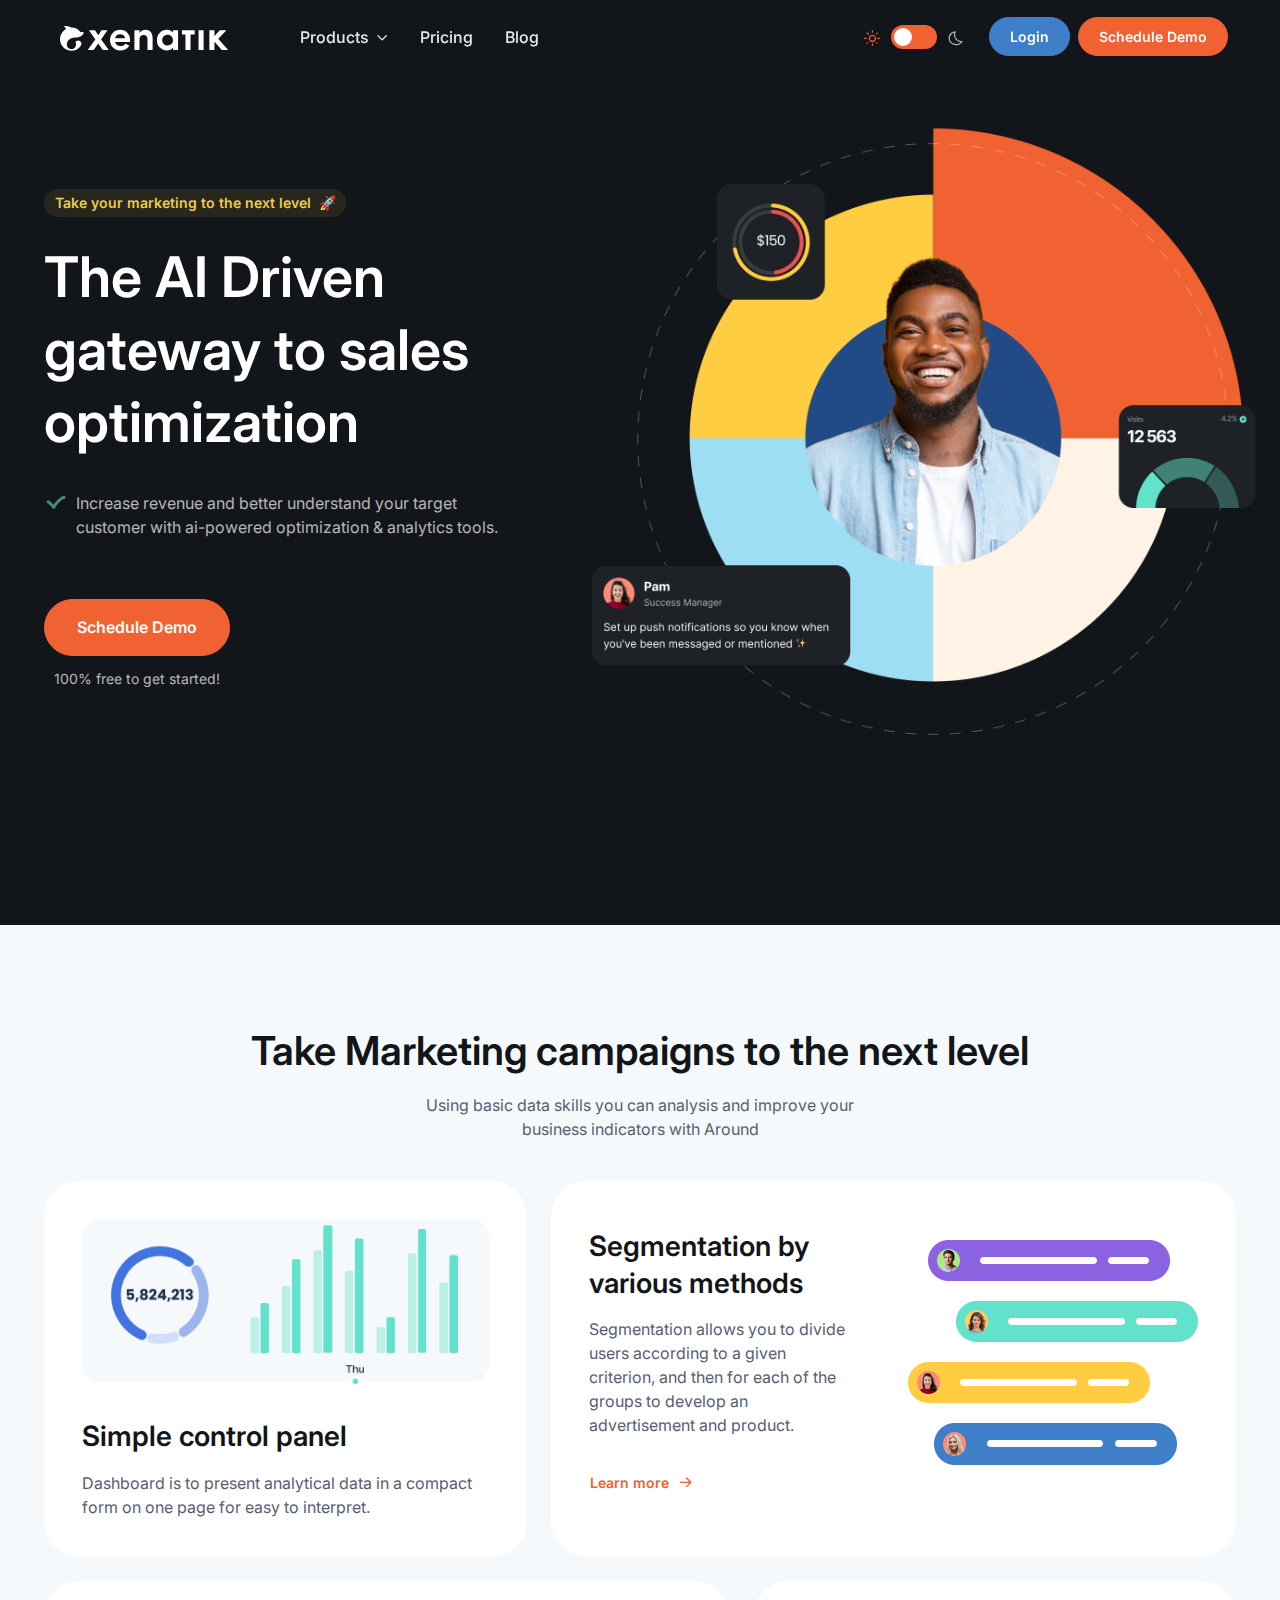
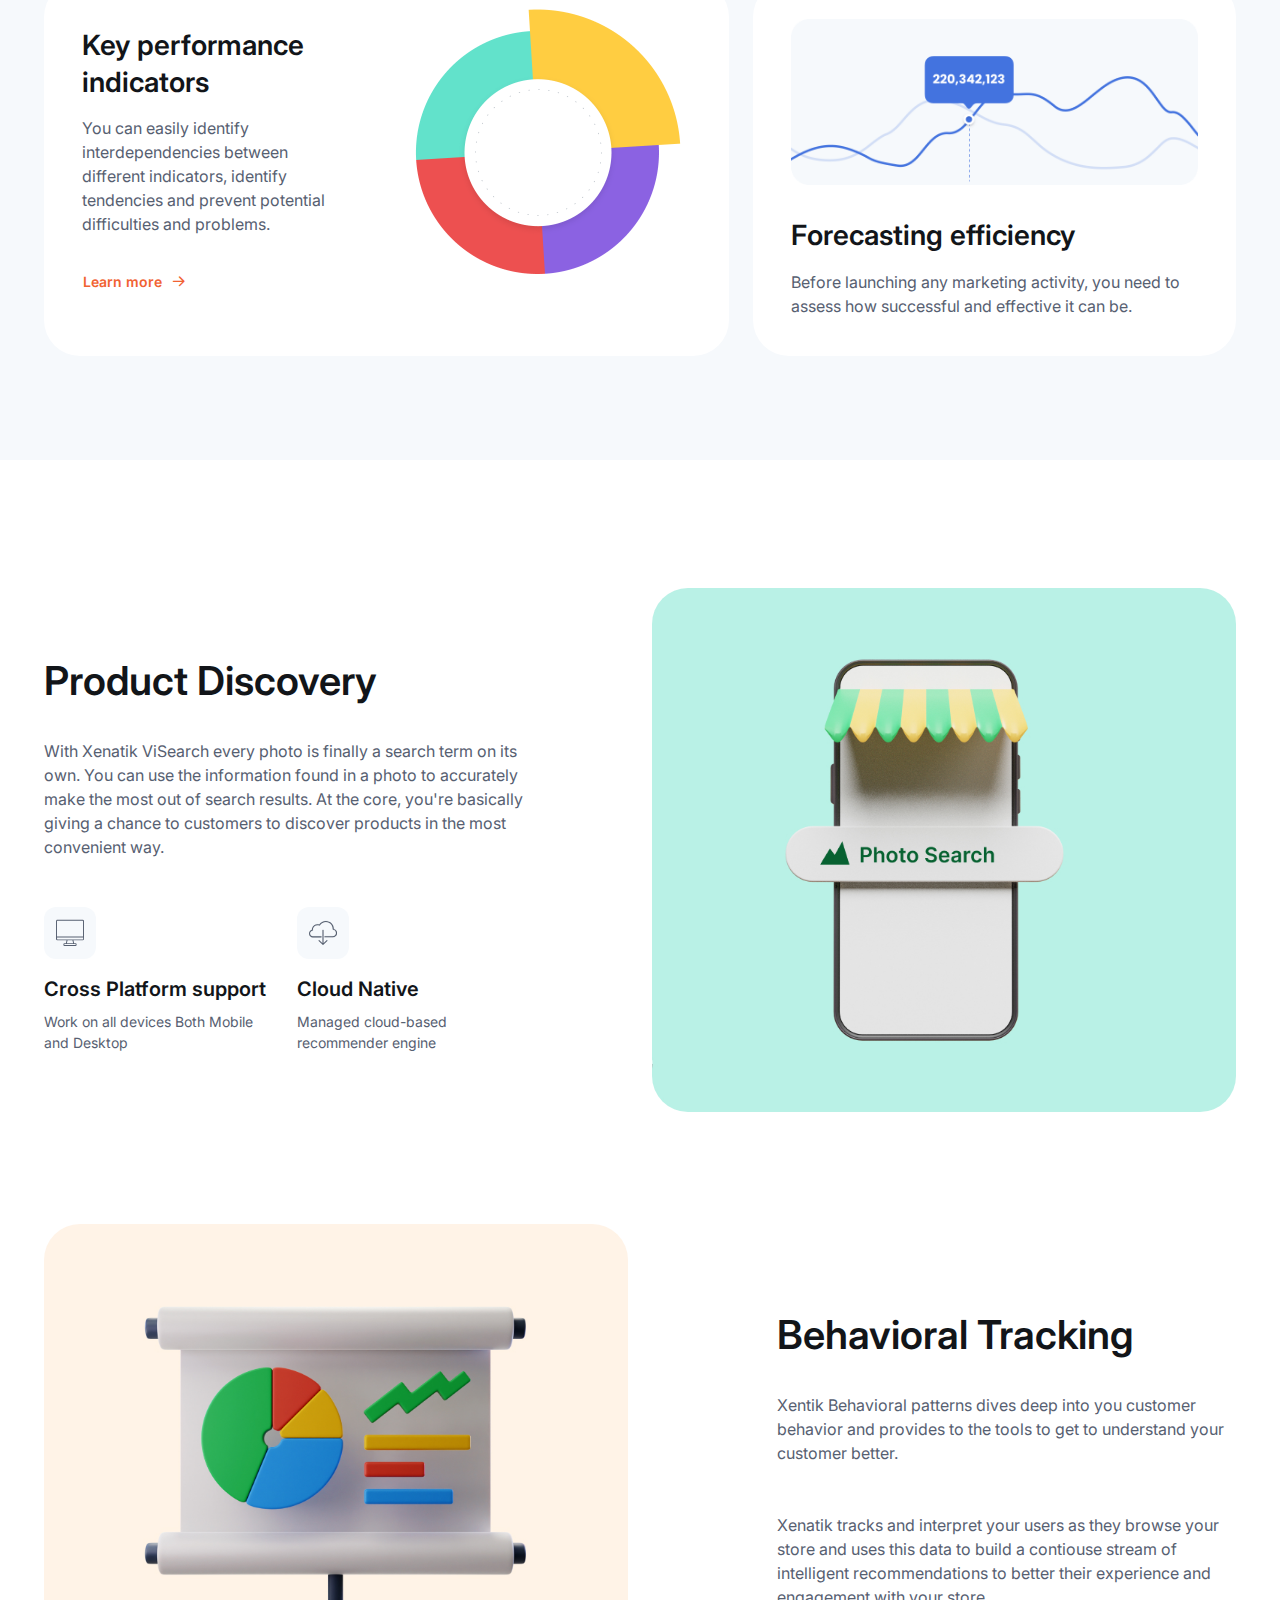
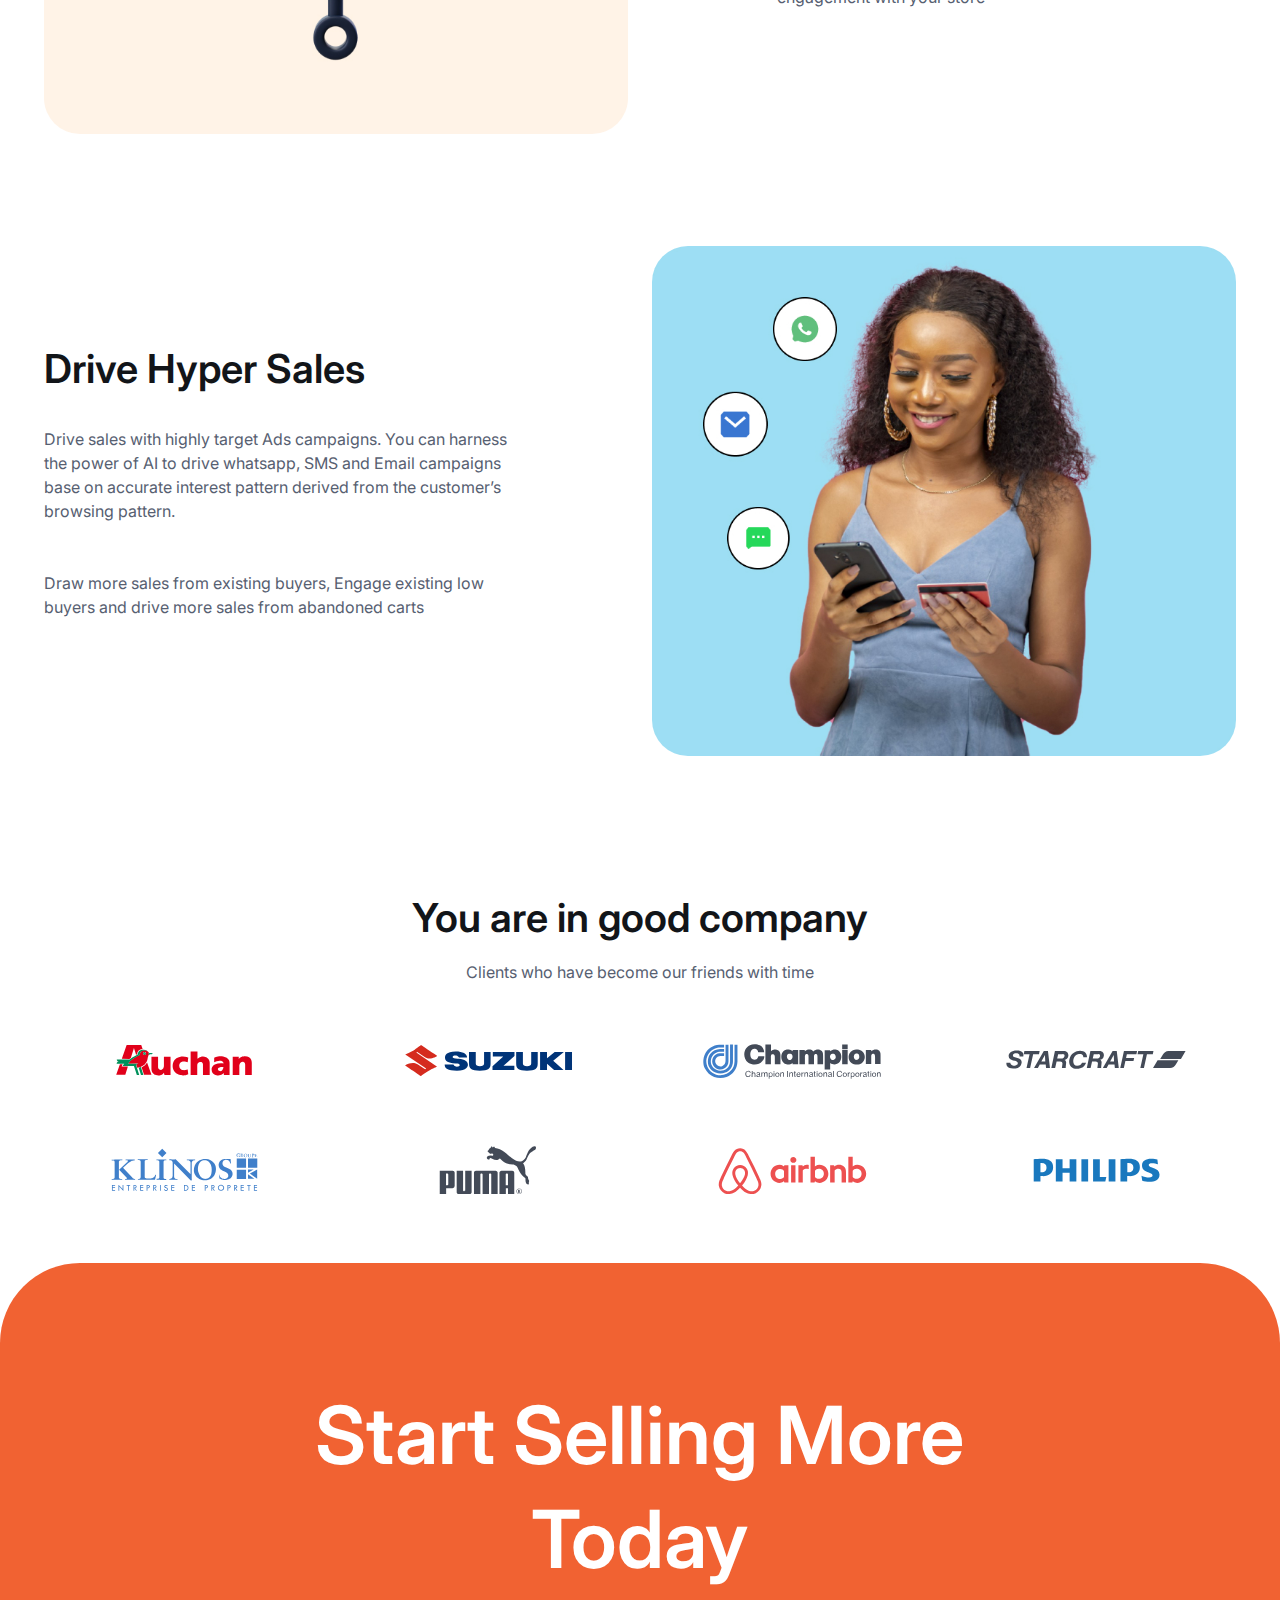
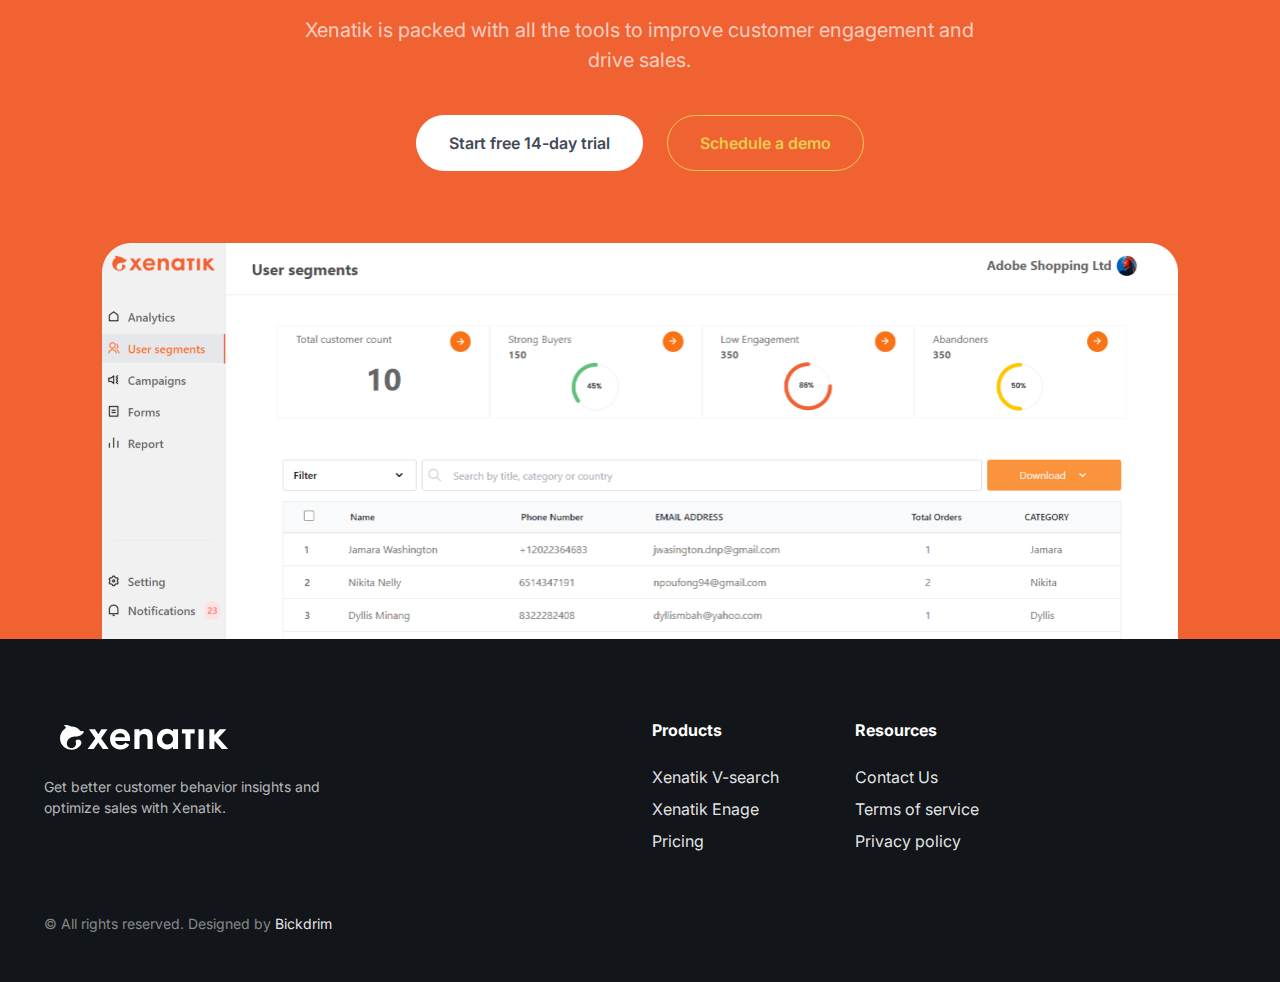
==== commit a1554a4b: "added changes to the landing page" ====
--- a/index.html
+++ b/index.html
@@ -70,22 +70,40 @@
         <div class="container"><a class="navbar-brand pe-sm-3" href="index.html"><span
               class="text-primary flex-shrink-0 me-2">
               <svg width="200" height="25" viewBox="0 0 215 32" fill="none" xmlns="http://www.w3.org/2000/svg">
-                <path d="M30.0709 8.2093C30.4888 8.53447 30.4582 9.10739 30.1983 9.56934C29.7727 10.3255 27.5072 13.7398 22.1709 14.6327C22.1021 14.6456 20.9859 14.7179 20.8483 14.7179C18.0069 14.6818 15.8688 15.1515 14.2658 15.8224C11.4499 16.9967 9.41372 19.5619 8.82759 22.5865C8.75623 22.9582 8.71291 23.3143 8.72056 23.6188C8.79701 26.3492 9.92339 27.7764 11.7047 28.8009C12.5584 29.2913 13.5472 29.57 14.5997 29.57C17.0767 29.57 19.1944 28.019 20.0608 25.8228C20.3284 25.1389 20.4788 24.3956 20.4788 23.6162C20.4788 22.8498 20.4915 22.5762 20.2316 21.9026C20.1067 21.5749 19.518 20.0419 20.9834 19.1774C21.6281 18.798 22.3671 18.5683 23.1648 18.5683C25.5144 18.5683 27.4537 20.4961 27.4206 22.8782C27.4078 23.7504 26.6815 25.3066 26.0037 26.086L26.0011 26.0886C23.3253 29.4719 19.2122 31.6397 14.5971 31.6397C11.8729 31.6397 9.32197 30.8836 7.13801 29.5674C6.86024 29.3997 6.58501 29.2216 6.31998 29.0358C4.76037 27.9519 3.42247 26.566 2.38274 24.9608C0.876643 22.6356 0 19.851 0 16.8599C0 12.2017 2.12535 8.04929 5.44844 5.33695C5.95556 4.92145 6.49072 4.54208 7.05137 4.19885C7.52537 3.9098 7.64769 3.26462 7.3113 2.82074C6.72772 2.04652 6.06769 1.33424 5.3465 0.694216C5.11715 0.490338 5.23437 0.108391 5.54018 0.0774219C6.03202 0.0258073 6.53405 0 7.03863 0C9.76284 0 12.3138 0.756153 14.4977 2.07232C14.5309 2.06974 14.5691 2.06974 14.6022 2.06974C19.1536 2.15749 22.8743 4.00529 25.5501 7.0712C26.126 7.73186 27.0281 8.01574 27.864 7.77832C28.0806 7.71638 28.2921 7.69831 28.5444 7.68283C29.2579 7.64154 29.6479 7.88154 30.0709 8.2093Z" fill="white"/>
-                <path d="M62.1425 30.414L52.7134 17.1593C52.6523 17.0742 52.6523 16.9606 52.7134 16.8729L60.537 5.84542C60.6516 5.68284 60.537 5.45831 60.3407 5.45831H53.2766C53.1951 5.45831 53.1212 5.49702 53.0753 5.56412L49.1661 11.4043C49.0693 11.5463 48.8628 11.5463 48.766 11.4069L44.7523 5.56154C44.709 5.49702 44.6351 5.45831 44.5535 5.45831H37.4894C37.2932 5.45831 37.1785 5.68284 37.2932 5.84542L45.1142 16.8729C45.1753 16.958 45.1753 17.0742 45.1142 17.1593L35.6342 30.414C35.5195 30.574 35.6317 30.8011 35.8304 30.8011H42.841C42.92 30.8011 42.9939 30.7624 43.0372 30.6978L48.7176 22.6176C48.8144 22.4782 49.0157 22.4808 49.11 22.6176L54.7369 30.6978C54.7827 30.7624 54.8566 30.8011 54.9356 30.8011H61.9462C62.145 30.8011 62.2571 30.574 62.1425 30.414Z" fill="white"/>
-                <path d="M86.0765 8.55C83.6657 6.1267 80.6383 4.91376 76.9941 4.91376C73.3499 4.91376 70.2766 6.1267 67.7766 8.55C65.2766 10.9759 64.0254 14.1399 64.0254 18.0471C64.0254 21.9543 65.2766 25.1493 67.7766 27.6267C70.2766 30.1042 73.3499 31.343 76.9941 31.343C79.494 31.343 81.7978 30.8372 83.9078 29.8255C85.9389 28.8474 87.4909 27.3816 88.5612 25.4305C88.6249 25.3118 88.5765 25.157 88.4592 25.0925C86.2422 23.8924 84.7208 23.064 83.8976 22.6098C83.783 22.5479 83.6428 22.5917 83.5765 22.7027C83.0057 23.6524 82.1877 24.3905 81.1199 24.9118C79.9757 25.4744 78.7448 25.7531 77.4222 25.7531C75.5644 25.7531 74.0023 25.2654 72.7332 24.2899C71.538 23.3685 70.8117 22.1427 70.5518 20.6097C70.5263 20.4626 70.6435 20.3284 70.7913 20.3284H89.3639C89.4913 20.3284 89.5958 20.2278 89.606 20.1013C89.6646 19.3865 89.6952 18.7026 89.6952 18.0471C89.6952 14.1399 88.4898 10.9759 86.0765 8.55ZM83.0312 15.8225H70.7455C70.5951 15.8225 70.4779 15.6857 70.5059 15.536C70.7913 14.0082 71.4998 12.7927 72.6262 11.8895C73.8239 10.9294 75.2969 10.4494 77.0476 10.4494C78.6913 10.4494 80.0853 10.9217 81.2269 11.8611C82.3049 12.7488 82.9879 13.9747 83.2707 15.536C83.2988 15.6857 83.1816 15.8225 83.0312 15.8225Z" fill="white"/>
-                <path d="M116.086 7.70869C114.46 5.84798 112.164 4.91376 109.201 4.91376C107.7 4.91376 106.252 5.30345 104.861 6.08283C103.739 6.70736 102.847 7.50481 102.19 8.47C102.055 8.66614 101.752 8.57065 101.752 8.33064V5.70346C101.752 5.56668 101.645 5.45829 101.51 5.45829H95.4546C95.3221 5.45829 95.2151 5.56668 95.2151 5.70346V30.5559C95.2151 30.6927 95.3221 30.801 95.4546 30.801H101.51C101.645 30.801 101.752 30.6927 101.752 30.5559V17.2884C101.752 15.2263 102.261 13.7244 103.278 12.785C104.298 11.843 105.61 11.3733 107.218 11.3733C108.683 11.3733 109.843 11.8611 110.702 12.8392C111.558 13.8147 111.986 15.2083 111.986 17.0174V30.5559C111.986 30.6927 112.096 30.801 112.228 30.801H118.283C118.418 30.801 118.525 30.6927 118.525 30.5559V15.8225C118.525 12.2766 117.712 9.57455 116.086 7.70869Z" fill="white"/>
-                <path d="M150.864 5.45829H144.809C144.677 5.45829 144.567 5.56668 144.567 5.70346V7.85837C144.567 8.09063 144.282 8.1887 144.136 8.00805C143.359 7.04286 142.35 6.30993 141.111 5.80927C139.628 5.21312 138.191 4.91376 136.797 4.91376C133.331 4.91376 130.339 6.13702 127.822 8.57839C125.304 11.0198 124.045 14.1941 124.045 18.1013C124.045 22.0085 125.311 25.1854 127.85 27.6268C130.385 30.0681 133.367 31.2888 136.797 31.2888C138.191 31.2888 139.646 30.9636 141.165 30.3133C142.421 29.7739 143.413 29.0513 144.144 28.1403C144.284 27.9648 144.567 28.0732 144.567 28.3003V30.5559C144.567 30.6927 144.677 30.8011 144.809 30.8011H150.864C150.997 30.8011 151.106 30.6927 151.106 30.5559V5.70346C151.106 5.56668 150.997 5.45829 150.864 5.45829ZM142.531 23.0666C141.173 24.3157 139.567 24.9402 137.709 24.9402C135.852 24.9402 134.233 24.2976 132.86 23.0124C131.484 21.7298 130.796 20.0936 130.796 18.1013C130.796 16.1141 131.484 14.4754 132.86 13.1902C134.233 11.9075 135.852 11.2649 137.709 11.2649C139.531 11.2649 141.129 11.8791 142.505 13.1102C143.879 14.3386 144.567 16.0031 144.567 18.1013C144.567 20.1633 143.889 21.8201 142.531 23.0666Z" fill="white"/>
-                <path d="M172.138 5.45826H167.317C167.289 5.45826 167.263 5.4531 167.238 5.44278H160.428C160.403 5.4531 160.377 5.45826 160.349 5.45826H156.277C156.144 5.45826 156.035 5.56665 156.035 5.70343V10.532C156.035 10.6662 156.144 10.7771 156.277 10.7771H160.349C160.482 10.7771 160.591 10.8855 160.591 11.0197V30.5558C160.591 30.6926 160.698 30.801 160.834 30.801H166.832C166.967 30.801 167.074 30.6926 167.074 30.5558V11.0197C167.074 10.8855 167.184 10.7771 167.317 10.7771H172.138C172.273 10.7771 172.38 10.6662 172.38 10.532V5.70343C172.38 5.56665 172.273 5.45826 172.138 5.45826Z" fill="white"/>
-                <path d="M183.552 5.45831H177.551C177.418 5.45831 177.311 5.5667 177.311 5.70348V30.5559C177.311 30.6927 177.418 30.8011 177.551 30.8011H183.552C183.687 30.8011 183.794 30.6927 183.794 30.5559V5.70348C183.794 5.5667 183.687 5.45831 183.552 5.45831Z" fill="white"/>
-                <path d="M214.935 30.3907L202.701 16.7515C202.617 16.656 202.617 16.5115 202.706 16.4186L212.662 5.87118C212.81 5.71634 212.701 5.45826 212.486 5.45826H204.691C204.625 5.45826 204.561 5.48665 204.515 5.53569L198.093 12.594C197.943 12.7591 197.673 12.6508 197.673 12.4288V5.44278H191.19V30.5558C191.19 30.6926 191.297 30.801 191.432 30.801H197.431C197.566 30.801 197.673 30.6926 197.673 30.5558V20.5968C197.673 20.3697 197.948 20.2639 198.096 20.4342L207.033 30.7184C207.079 30.7701 207.145 30.801 207.214 30.801H214.757C214.969 30.801 215.078 30.5481 214.935 30.3907Z" fill="white"/>
-                </svg></a>
+                <path
+                  d="M30.0709 8.2093C30.4888 8.53447 30.4582 9.10739 30.1983 9.56934C29.7727 10.3255 27.5072 13.7398 22.1709 14.6327C22.1021 14.6456 20.9859 14.7179 20.8483 14.7179C18.0069 14.6818 15.8688 15.1515 14.2658 15.8224C11.4499 16.9967 9.41372 19.5619 8.82759 22.5865C8.75623 22.9582 8.71291 23.3143 8.72056 23.6188C8.79701 26.3492 9.92339 27.7764 11.7047 28.8009C12.5584 29.2913 13.5472 29.57 14.5997 29.57C17.0767 29.57 19.1944 28.019 20.0608 25.8228C20.3284 25.1389 20.4788 24.3956 20.4788 23.6162C20.4788 22.8498 20.4915 22.5762 20.2316 21.9026C20.1067 21.5749 19.518 20.0419 20.9834 19.1774C21.6281 18.798 22.3671 18.5683 23.1648 18.5683C25.5144 18.5683 27.4537 20.4961 27.4206 22.8782C27.4078 23.7504 26.6815 25.3066 26.0037 26.086L26.0011 26.0886C23.3253 29.4719 19.2122 31.6397 14.5971 31.6397C11.8729 31.6397 9.32197 30.8836 7.13801 29.5674C6.86024 29.3997 6.58501 29.2216 6.31998 29.0358C4.76037 27.9519 3.42247 26.566 2.38274 24.9608C0.876643 22.6356 0 19.851 0 16.8599C0 12.2017 2.12535 8.04929 5.44844 5.33695C5.95556 4.92145 6.49072 4.54208 7.05137 4.19885C7.52537 3.9098 7.64769 3.26462 7.3113 2.82074C6.72772 2.04652 6.06769 1.33424 5.3465 0.694216C5.11715 0.490338 5.23437 0.108391 5.54018 0.0774219C6.03202 0.0258073 6.53405 0 7.03863 0C9.76284 0 12.3138 0.756153 14.4977 2.07232C14.5309 2.06974 14.5691 2.06974 14.6022 2.06974C19.1536 2.15749 22.8743 4.00529 25.5501 7.0712C26.126 7.73186 27.0281 8.01574 27.864 7.77832C28.0806 7.71638 28.2921 7.69831 28.5444 7.68283C29.2579 7.64154 29.6479 7.88154 30.0709 8.2093Z"
+                  fill="white" />
+                <path
+                  d="M62.1425 30.414L52.7134 17.1593C52.6523 17.0742 52.6523 16.9606 52.7134 16.8729L60.537 5.84542C60.6516 5.68284 60.537 5.45831 60.3407 5.45831H53.2766C53.1951 5.45831 53.1212 5.49702 53.0753 5.56412L49.1661 11.4043C49.0693 11.5463 48.8628 11.5463 48.766 11.4069L44.7523 5.56154C44.709 5.49702 44.6351 5.45831 44.5535 5.45831H37.4894C37.2932 5.45831 37.1785 5.68284 37.2932 5.84542L45.1142 16.8729C45.1753 16.958 45.1753 17.0742 45.1142 17.1593L35.6342 30.414C35.5195 30.574 35.6317 30.8011 35.8304 30.8011H42.841C42.92 30.8011 42.9939 30.7624 43.0372 30.6978L48.7176 22.6176C48.8144 22.4782 49.0157 22.4808 49.11 22.6176L54.7369 30.6978C54.7827 30.7624 54.8566 30.8011 54.9356 30.8011H61.9462C62.145 30.8011 62.2571 30.574 62.1425 30.414Z"
+                  fill="white" />
+                <path
+                  d="M86.0765 8.55C83.6657 6.1267 80.6383 4.91376 76.9941 4.91376C73.3499 4.91376 70.2766 6.1267 67.7766 8.55C65.2766 10.9759 64.0254 14.1399 64.0254 18.0471C64.0254 21.9543 65.2766 25.1493 67.7766 27.6267C70.2766 30.1042 73.3499 31.343 76.9941 31.343C79.494 31.343 81.7978 30.8372 83.9078 29.8255C85.9389 28.8474 87.4909 27.3816 88.5612 25.4305C88.6249 25.3118 88.5765 25.157 88.4592 25.0925C86.2422 23.8924 84.7208 23.064 83.8976 22.6098C83.783 22.5479 83.6428 22.5917 83.5765 22.7027C83.0057 23.6524 82.1877 24.3905 81.1199 24.9118C79.9757 25.4744 78.7448 25.7531 77.4222 25.7531C75.5644 25.7531 74.0023 25.2654 72.7332 24.2899C71.538 23.3685 70.8117 22.1427 70.5518 20.6097C70.5263 20.4626 70.6435 20.3284 70.7913 20.3284H89.3639C89.4913 20.3284 89.5958 20.2278 89.606 20.1013C89.6646 19.3865 89.6952 18.7026 89.6952 18.0471C89.6952 14.1399 88.4898 10.9759 86.0765 8.55ZM83.0312 15.8225H70.7455C70.5951 15.8225 70.4779 15.6857 70.5059 15.536C70.7913 14.0082 71.4998 12.7927 72.6262 11.8895C73.8239 10.9294 75.2969 10.4494 77.0476 10.4494C78.6913 10.4494 80.0853 10.9217 81.2269 11.8611C82.3049 12.7488 82.9879 13.9747 83.2707 15.536C83.2988 15.6857 83.1816 15.8225 83.0312 15.8225Z"
+                  fill="white" />
+                <path
+                  d="M116.086 7.70869C114.46 5.84798 112.164 4.91376 109.201 4.91376C107.7 4.91376 106.252 5.30345 104.861 6.08283C103.739 6.70736 102.847 7.50481 102.19 8.47C102.055 8.66614 101.752 8.57065 101.752 8.33064V5.70346C101.752 5.56668 101.645 5.45829 101.51 5.45829H95.4546C95.3221 5.45829 95.2151 5.56668 95.2151 5.70346V30.5559C95.2151 30.6927 95.3221 30.801 95.4546 30.801H101.51C101.645 30.801 101.752 30.6927 101.752 30.5559V17.2884C101.752 15.2263 102.261 13.7244 103.278 12.785C104.298 11.843 105.61 11.3733 107.218 11.3733C108.683 11.3733 109.843 11.8611 110.702 12.8392C111.558 13.8147 111.986 15.2083 111.986 17.0174V30.5559C111.986 30.6927 112.096 30.801 112.228 30.801H118.283C118.418 30.801 118.525 30.6927 118.525 30.5559V15.8225C118.525 12.2766 117.712 9.57455 116.086 7.70869Z"
+                  fill="white" />
+                <path
+                  d="M150.864 5.45829H144.809C144.677 5.45829 144.567 5.56668 144.567 5.70346V7.85837C144.567 8.09063 144.282 8.1887 144.136 8.00805C143.359 7.04286 142.35 6.30993 141.111 5.80927C139.628 5.21312 138.191 4.91376 136.797 4.91376C133.331 4.91376 130.339 6.13702 127.822 8.57839C125.304 11.0198 124.045 14.1941 124.045 18.1013C124.045 22.0085 125.311 25.1854 127.85 27.6268C130.385 30.0681 133.367 31.2888 136.797 31.2888C138.191 31.2888 139.646 30.9636 141.165 30.3133C142.421 29.7739 143.413 29.0513 144.144 28.1403C144.284 27.9648 144.567 28.0732 144.567 28.3003V30.5559C144.567 30.6927 144.677 30.8011 144.809 30.8011H150.864C150.997 30.8011 151.106 30.6927 151.106 30.5559V5.70346C151.106 5.56668 150.997 5.45829 150.864 5.45829ZM142.531 23.0666C141.173 24.3157 139.567 24.9402 137.709 24.9402C135.852 24.9402 134.233 24.2976 132.86 23.0124C131.484 21.7298 130.796 20.0936 130.796 18.1013C130.796 16.1141 131.484 14.4754 132.86 13.1902C134.233 11.9075 135.852 11.2649 137.709 11.2649C139.531 11.2649 141.129 11.8791 142.505 13.1102C143.879 14.3386 144.567 16.0031 144.567 18.1013C144.567 20.1633 143.889 21.8201 142.531 23.0666Z"
+                  fill="white" />
+                <path
+                  d="M172.138 5.45826H167.317C167.289 5.45826 167.263 5.4531 167.238 5.44278H160.428C160.403 5.4531 160.377 5.45826 160.349 5.45826H156.277C156.144 5.45826 156.035 5.56665 156.035 5.70343V10.532C156.035 10.6662 156.144 10.7771 156.277 10.7771H160.349C160.482 10.7771 160.591 10.8855 160.591 11.0197V30.5558C160.591 30.6926 160.698 30.801 160.834 30.801H166.832C166.967 30.801 167.074 30.6926 167.074 30.5558V11.0197C167.074 10.8855 167.184 10.7771 167.317 10.7771H172.138C172.273 10.7771 172.38 10.6662 172.38 10.532V5.70343C172.38 5.56665 172.273 5.45826 172.138 5.45826Z"
+                  fill="white" />
+                <path
+                  d="M183.552 5.45831H177.551C177.418 5.45831 177.311 5.5667 177.311 5.70348V30.5559C177.311 30.6927 177.418 30.8011 177.551 30.8011H183.552C183.687 30.8011 183.794 30.6927 183.794 30.5559V5.70348C183.794 5.5667 183.687 5.45831 183.552 5.45831Z"
+                  fill="white" />
+                <path
+                  d="M214.935 30.3907L202.701 16.7515C202.617 16.656 202.617 16.5115 202.706 16.4186L212.662 5.87118C212.81 5.71634 212.701 5.45826 212.486 5.45826H204.691C204.625 5.45826 204.561 5.48665 204.515 5.53569L198.093 12.594C197.943 12.7591 197.673 12.6508 197.673 12.4288V5.44278H191.19V30.5558C191.19 30.6926 191.297 30.801 191.432 30.801H197.431C197.566 30.801 197.673 30.6926 197.673 30.5558V20.5968C197.673 20.3697 197.948 20.2639 198.096 20.4342L207.033 30.7184C207.079 30.7701 207.145 30.801 207.214 30.801H214.757C214.969 30.801 215.078 30.5481 214.935 30.3907Z"
+                  fill="white" />
+              </svg></a>
           <div class="form-check form-switch mode-switch order-lg-2 me-3 me-lg-4 ms-auto" data-bs-toggle="mode">
             <input class="form-check-input" type="checkbox" id="theme-mode">
             <label class="form-check-label" for="theme-mode"><i class="ai-sun fs-lg"></i></label>
             <label class="form-check-label" for="theme-mode"><i class="ai-moon fs-lg"></i></label>
-          </div><a class="btn btn-primary btn-sm rounded-pill fs-sm order-lg-3 d-none d-sm-inline-flex"
-            href="contact.html"
-            rel="noopener">Schedule Demo</a>
+          </div>
+          <a class="btn btn-info btn-sm rounded-pill fs-sm order-lg-3 d-none d-sm-inline-flex"
+            href="app.xenatik.com/login" rel="noopener">Login</a>
+          <a class="btn btn-primary btn-sm rounded-pill fs-sm order-lg-3 d-none d-sm-inline-flex mx-2"
+            href="contact.html" rel="noopener">Schedule Demo</a>
           <button class="navbar-toggler ms-sm-3" type="button" data-bs-toggle="collapse"
             data-bs-target="#navbarNav"><span class="navbar-toggler-icon"></span></button>
 
@@ -103,9 +121,12 @@
               <li class="nav-item"><a class="nav-link" href="pricing.html">Pricing</a></li>
               <li class="nav-item"><a class="nav-link" href="blog.html">Blog</a></li>
             </ul>
-            <div class="d-sm-none p-3 mt-n3"><a class="btn btn-primary w-100  mb-1"
-                href="contact.html"
-                rel="noopener">Schedule Demo</a></div>
+            <div class="d-sm-none p-3 mt-n3"><a class="btn btn-primary w-100  mb-1" href="contact.html"
+                rel="noopener">Loginn</a>
+            </div>
+            <div class="d-sm-none p-3 mt-n3"><a class="btn btn-primary w-100  mb-1" href="contact.html"
+                rel="noopener">Schedule Demo</a>
+            </div>
           </nav>
         </div>
       </header>
@@ -118,8 +139,7 @@
         <div class="row flex-lg-nowrap align-items-center pb-5 pt-2 pt-lg-4 pt-xl-0 mt-lg-4 mt-xl-0">
           <div class="col-lg-7 order-lg-2 ms-lg-4 mb-2 mb-lg-0">
             <div class="parallax order-lg-2 mx-auto" style="max-width: 740px;">
-              <div class="parallax-layer" data-depth="0.05"><img src="assets/img/cover_art.png"
-                  alt="Layer"></div>
+              <div class="parallax-layer" data-depth="0.05"><img src="assets/img/cover_art.png" alt="Layer"></div>
               <div class="parallax-layer" data-depth="-0.05"><img src="assets/img/landing/saas-2/hero/02.png"
                   style="animation: rotate-cw 100s linear infinite;" alt="Layer"></div>
               <div class="parallax-layer zindex-2" data-depth="0.3"><img src="assets/img/landing/saas-2/hero/03.png"
@@ -141,7 +161,8 @@
 
             </ul>
             <div class="d-flex justify-content-center justify-content-lg-start pt-4 pt-xl-5">
-              <div class="text-center"><a class="btn btn-lg btn-primary rounded-pill w-100 w-sm-auto" href="contact.html">Schedule
+              <div class="text-center"><a class="btn btn-lg btn-primary rounded-pill w-100 w-sm-auto"
+                  href="contact.html">Schedule
                   Demo</a>
                 <p class="fs-sm pt-2 mt-sm-1 mb-0">100% free to get started!</p>
               </div>
@@ -233,7 +254,9 @@
         <div class="col-md-6 col-xl-5 order-md-1">
           <div class="pe-md-4 pe-xl-0">
             <h2 class="h1 pb-2 pb-lg-3">Product Discovery</h2>
-            <p class="pb-2 pb-lg-0 mb-4 mb-lg-5">With Xenatik ViSearch every photo is finally a search term on its own. You can use the information found in a photo to accurately make the most out of search results. At the core, you're basically giving a chance to customers to discover products in the most convenient way.</p>
+            <p class="pb-2 pb-lg-0 mb-4 mb-lg-5">With Xenatik ViSearch every photo is finally a search term on its own.
+              You can use the information found in a photo to accurately make the most out of search results. At the
+              core, you're basically giving a chance to customers to discover products in the most convenient way.</p>
             <div class="row row-cols-2">
               <div class="col">
                 <div class="d-table bg-secondary rounded-1 p-2 mb-3"><img class="d-block d-dark-mode-none m-1"
@@ -262,9 +285,12 @@
         <div class="col-md-6 col-xl-5 offset-xl-1">
           <div class="ps-md-4 pe-xl-0">
             <h2 class="h1 pb-2 pb-lg-3">Behavioral Tracking</h2>
-            <p class="pb-2 pb-lg-0 mb-4 mb-lg-5">Xentik Behavioral patterns dives deep into you customer behavior and provides to the tools to get to understand your customer better. </p>
-
-            <p class="pb-2 pb-lg-0 mb-4 mb-lg-5">Xenatik tracks and interpret your users as they browse your store and uses this data to build a contiouse stream of intelligent recommendations to better their experience and engagement with your store </p>
+            <p class="pb-2 pb-lg-0 mb-4 mb-lg-5">Xentik Behavioral patterns dives deep into you customer behavior and
+              provides to the tools to get to understand your customer better. </p>
+
+            <p class="pb-2 pb-lg-0 mb-4 mb-lg-5">Xenatik tracks and interpret your users as they browse your store and
+              uses this data to build a contiouse stream of intelligent recommendations to better their experience and
+              engagement with your store </p>
 
           </div>
         </div>
@@ -276,8 +302,11 @@
         <div class="col-md-6 col-xl-5 order-md-1">
           <div class="pe-md-4 pe-xl-0">
             <h2 class="h1 pb-2 pb-lg-3">Drive Hyper Sales</h2>
-            <p class="pb-2 pb-lg-0 mb-4 mb-lg-5">Drive sales with highly target Ads campaigns. You can harness the power of AI to drive whatsapp, SMS and Email campaigns base on accurate interest pattern derived from the customer’s browsing pattern. </p>
-            <p class="pb-2 pb-lg-0 mb-4 mb-lg-5">Draw more sales from existing buyers, Engage existing low buyers and drive more sales from abandoned carts</p>
+            <p class="pb-2 pb-lg-0 mb-4 mb-lg-5">Drive sales with highly target Ads campaigns. You can harness the power
+              of AI to drive whatsapp, SMS and Email campaigns base on accurate interest pattern derived from the
+              customer’s browsing pattern. </p>
+            <p class="pb-2 pb-lg-0 mb-4 mb-lg-5">Draw more sales from existing buyers, Engage existing low buyers and
+              drive more sales from abandoned carts</p>
 
           </div>
         </div>
@@ -316,18 +345,19 @@
           <div class="row justify-content-center">
             <div class="col-md-10 col-lg-8 col-xl-7 col-xxl-6 text-center py-5">
               <h2 class="display-1 mb-4">Start Selling More Today</h2>
-              <p class="fs-xl pb-3 mb-3 mb-lg-4">Xenatik is packed with all the tools to improve customer engagement and drive sales.</p>
+              <p class="fs-xl pb-3 mb-3 mb-lg-4">Xenatik is packed with all the tools to improve customer engagement and
+                drive sales.</p>
               <div class="d-sm-flex justify-content-center"><a
-                  class="btn btn-lg btn-light rounded-pill w-100 w-sm-auto me-sm-4 mb-3 mb-sm-0" href="app.xenatik.com">Start free
+                  class="btn btn-lg btn-light rounded-pill w-100 w-sm-auto me-sm-4 mb-3 mb-sm-0"
+                  href="app.xenatik.com">Start free
                   14-day trial</a><a class="btn btn-lg btn-outline-warning rounded-pill w-100 w-sm-auto"
                   href="contact.html">Schedule a demo</a></div>
             </div>
           </div>
         </div>
         <div class="position-relative zindex-2 px-md-5"><img class="d-block d-dark-mode-none mx-auto"
-            src="assets/img/bottom_image.png" width="1076" alt="Image"><img
-            class="d-none d-dark-mode-block mx-auto" src="assets/img/bottom_image.png" width="1076"
-            alt="Image"></div>
+            src="assets/img/bottom_image.png" width="1076" alt="Image"><img class="d-none d-dark-mode-block mx-auto"
+            src="assets/img/bottom_image.png" width="1076" alt="Image"></div>
       </div>
     </section>
   </main>
@@ -338,15 +368,31 @@
         <div class="col-md-4 col-lg-3 pb-2 pb-md-0 mb-4 mb-md-0"><a class="navbar-brand py-0 mb-3 mb-md-4"
             href="index.html"><span class="text-primary flex-shrink-0 me-2">
               <svg width="200" height="25" viewBox="0 0 215 32" fill="none" xmlns="http://www.w3.org/2000/svg">
-                <path d="M30.0709 8.2093C30.4888 8.53447 30.4582 9.10739 30.1983 9.56934C29.7727 10.3255 27.5072 13.7398 22.1709 14.6327C22.1021 14.6456 20.9859 14.7179 20.8483 14.7179C18.0069 14.6818 15.8688 15.1515 14.2658 15.8224C11.4499 16.9967 9.41372 19.5619 8.82759 22.5865C8.75623 22.9582 8.71291 23.3143 8.72056 23.6188C8.79701 26.3492 9.92339 27.7764 11.7047 28.8009C12.5584 29.2913 13.5472 29.57 14.5997 29.57C17.0767 29.57 19.1944 28.019 20.0608 25.8228C20.3284 25.1389 20.4788 24.3956 20.4788 23.6162C20.4788 22.8498 20.4915 22.5762 20.2316 21.9026C20.1067 21.5749 19.518 20.0419 20.9834 19.1774C21.6281 18.798 22.3671 18.5683 23.1648 18.5683C25.5144 18.5683 27.4537 20.4961 27.4206 22.8782C27.4078 23.7504 26.6815 25.3066 26.0037 26.086L26.0011 26.0886C23.3253 29.4719 19.2122 31.6397 14.5971 31.6397C11.8729 31.6397 9.32197 30.8836 7.13801 29.5674C6.86024 29.3997 6.58501 29.2216 6.31998 29.0358C4.76037 27.9519 3.42247 26.566 2.38274 24.9608C0.876643 22.6356 0 19.851 0 16.8599C0 12.2017 2.12535 8.04929 5.44844 5.33695C5.95556 4.92145 6.49072 4.54208 7.05137 4.19885C7.52537 3.9098 7.64769 3.26462 7.3113 2.82074C6.72772 2.04652 6.06769 1.33424 5.3465 0.694216C5.11715 0.490338 5.23437 0.108391 5.54018 0.0774219C6.03202 0.0258073 6.53405 0 7.03863 0C9.76284 0 12.3138 0.756153 14.4977 2.07232C14.5309 2.06974 14.5691 2.06974 14.6022 2.06974C19.1536 2.15749 22.8743 4.00529 25.5501 7.0712C26.126 7.73186 27.0281 8.01574 27.864 7.77832C28.0806 7.71638 28.2921 7.69831 28.5444 7.68283C29.2579 7.64154 29.6479 7.88154 30.0709 8.2093Z" fill="white"/>
-                <path d="M62.1425 30.414L52.7134 17.1593C52.6523 17.0742 52.6523 16.9606 52.7134 16.8729L60.537 5.84542C60.6516 5.68284 60.537 5.45831 60.3407 5.45831H53.2766C53.1951 5.45831 53.1212 5.49702 53.0753 5.56412L49.1661 11.4043C49.0693 11.5463 48.8628 11.5463 48.766 11.4069L44.7523 5.56154C44.709 5.49702 44.6351 5.45831 44.5535 5.45831H37.4894C37.2932 5.45831 37.1785 5.68284 37.2932 5.84542L45.1142 16.8729C45.1753 16.958 45.1753 17.0742 45.1142 17.1593L35.6342 30.414C35.5195 30.574 35.6317 30.8011 35.8304 30.8011H42.841C42.92 30.8011 42.9939 30.7624 43.0372 30.6978L48.7176 22.6176C48.8144 22.4782 49.0157 22.4808 49.11 22.6176L54.7369 30.6978C54.7827 30.7624 54.8566 30.8011 54.9356 30.8011H61.9462C62.145 30.8011 62.2571 30.574 62.1425 30.414Z" fill="white"/>
-                <path d="M86.0765 8.55C83.6657 6.1267 80.6383 4.91376 76.9941 4.91376C73.3499 4.91376 70.2766 6.1267 67.7766 8.55C65.2766 10.9759 64.0254 14.1399 64.0254 18.0471C64.0254 21.9543 65.2766 25.1493 67.7766 27.6267C70.2766 30.1042 73.3499 31.343 76.9941 31.343C79.494 31.343 81.7978 30.8372 83.9078 29.8255C85.9389 28.8474 87.4909 27.3816 88.5612 25.4305C88.6249 25.3118 88.5765 25.157 88.4592 25.0925C86.2422 23.8924 84.7208 23.064 83.8976 22.6098C83.783 22.5479 83.6428 22.5917 83.5765 22.7027C83.0057 23.6524 82.1877 24.3905 81.1199 24.9118C79.9757 25.4744 78.7448 25.7531 77.4222 25.7531C75.5644 25.7531 74.0023 25.2654 72.7332 24.2899C71.538 23.3685 70.8117 22.1427 70.5518 20.6097C70.5263 20.4626 70.6435 20.3284 70.7913 20.3284H89.3639C89.4913 20.3284 89.5958 20.2278 89.606 20.1013C89.6646 19.3865 89.6952 18.7026 89.6952 18.0471C89.6952 14.1399 88.4898 10.9759 86.0765 8.55ZM83.0312 15.8225H70.7455C70.5951 15.8225 70.4779 15.6857 70.5059 15.536C70.7913 14.0082 71.4998 12.7927 72.6262 11.8895C73.8239 10.9294 75.2969 10.4494 77.0476 10.4494C78.6913 10.4494 80.0853 10.9217 81.2269 11.8611C82.3049 12.7488 82.9879 13.9747 83.2707 15.536C83.2988 15.6857 83.1816 15.8225 83.0312 15.8225Z" fill="white"/>
-                <path d="M116.086 7.70869C114.46 5.84798 112.164 4.91376 109.201 4.91376C107.7 4.91376 106.252 5.30345 104.861 6.08283C103.739 6.70736 102.847 7.50481 102.19 8.47C102.055 8.66614 101.752 8.57065 101.752 8.33064V5.70346C101.752 5.56668 101.645 5.45829 101.51 5.45829H95.4546C95.3221 5.45829 95.2151 5.56668 95.2151 5.70346V30.5559C95.2151 30.6927 95.3221 30.801 95.4546 30.801H101.51C101.645 30.801 101.752 30.6927 101.752 30.5559V17.2884C101.752 15.2263 102.261 13.7244 103.278 12.785C104.298 11.843 105.61 11.3733 107.218 11.3733C108.683 11.3733 109.843 11.8611 110.702 12.8392C111.558 13.8147 111.986 15.2083 111.986 17.0174V30.5559C111.986 30.6927 112.096 30.801 112.228 30.801H118.283C118.418 30.801 118.525 30.6927 118.525 30.5559V15.8225C118.525 12.2766 117.712 9.57455 116.086 7.70869Z" fill="white"/>
-                <path d="M150.864 5.45829H144.809C144.677 5.45829 144.567 5.56668 144.567 5.70346V7.85837C144.567 8.09063 144.282 8.1887 144.136 8.00805C143.359 7.04286 142.35 6.30993 141.111 5.80927C139.628 5.21312 138.191 4.91376 136.797 4.91376C133.331 4.91376 130.339 6.13702 127.822 8.57839C125.304 11.0198 124.045 14.1941 124.045 18.1013C124.045 22.0085 125.311 25.1854 127.85 27.6268C130.385 30.0681 133.367 31.2888 136.797 31.2888C138.191 31.2888 139.646 30.9636 141.165 30.3133C142.421 29.7739 143.413 29.0513 144.144 28.1403C144.284 27.9648 144.567 28.0732 144.567 28.3003V30.5559C144.567 30.6927 144.677 30.8011 144.809 30.8011H150.864C150.997 30.8011 151.106 30.6927 151.106 30.5559V5.70346C151.106 5.56668 150.997 5.45829 150.864 5.45829ZM142.531 23.0666C141.173 24.3157 139.567 24.9402 137.709 24.9402C135.852 24.9402 134.233 24.2976 132.86 23.0124C131.484 21.7298 130.796 20.0936 130.796 18.1013C130.796 16.1141 131.484 14.4754 132.86 13.1902C134.233 11.9075 135.852 11.2649 137.709 11.2649C139.531 11.2649 141.129 11.8791 142.505 13.1102C143.879 14.3386 144.567 16.0031 144.567 18.1013C144.567 20.1633 143.889 21.8201 142.531 23.0666Z" fill="white"/>
-                <path d="M172.138 5.45826H167.317C167.289 5.45826 167.263 5.4531 167.238 5.44278H160.428C160.403 5.4531 160.377 5.45826 160.349 5.45826H156.277C156.144 5.45826 156.035 5.56665 156.035 5.70343V10.532C156.035 10.6662 156.144 10.7771 156.277 10.7771H160.349C160.482 10.7771 160.591 10.8855 160.591 11.0197V30.5558C160.591 30.6926 160.698 30.801 160.834 30.801H166.832C166.967 30.801 167.074 30.6926 167.074 30.5558V11.0197C167.074 10.8855 167.184 10.7771 167.317 10.7771H172.138C172.273 10.7771 172.38 10.6662 172.38 10.532V5.70343C172.38 5.56665 172.273 5.45826 172.138 5.45826Z" fill="white"/>
-                <path d="M183.552 5.45831H177.551C177.418 5.45831 177.311 5.5667 177.311 5.70348V30.5559C177.311 30.6927 177.418 30.8011 177.551 30.8011H183.552C183.687 30.8011 183.794 30.6927 183.794 30.5559V5.70348C183.794 5.5667 183.687 5.45831 183.552 5.45831Z" fill="white"/>
-                <path d="M214.935 30.3907L202.701 16.7515C202.617 16.656 202.617 16.5115 202.706 16.4186L212.662 5.87118C212.81 5.71634 212.701 5.45826 212.486 5.45826H204.691C204.625 5.45826 204.561 5.48665 204.515 5.53569L198.093 12.594C197.943 12.7591 197.673 12.6508 197.673 12.4288V5.44278H191.19V30.5558C191.19 30.6926 191.297 30.801 191.432 30.801H197.431C197.566 30.801 197.673 30.6926 197.673 30.5558V20.5968C197.673 20.3697 197.948 20.2639 198.096 20.4342L207.033 30.7184C207.079 30.7701 207.145 30.801 207.214 30.801H214.757C214.969 30.801 215.078 30.5481 214.935 30.3907Z" fill="white"/>
-                </svg></a>
+                <path
+                  d="M30.0709 8.2093C30.4888 8.53447 30.4582 9.10739 30.1983 9.56934C29.7727 10.3255 27.5072 13.7398 22.1709 14.6327C22.1021 14.6456 20.9859 14.7179 20.8483 14.7179C18.0069 14.6818 15.8688 15.1515 14.2658 15.8224C11.4499 16.9967 9.41372 19.5619 8.82759 22.5865C8.75623 22.9582 8.71291 23.3143 8.72056 23.6188C8.79701 26.3492 9.92339 27.7764 11.7047 28.8009C12.5584 29.2913 13.5472 29.57 14.5997 29.57C17.0767 29.57 19.1944 28.019 20.0608 25.8228C20.3284 25.1389 20.4788 24.3956 20.4788 23.6162C20.4788 22.8498 20.4915 22.5762 20.2316 21.9026C20.1067 21.5749 19.518 20.0419 20.9834 19.1774C21.6281 18.798 22.3671 18.5683 23.1648 18.5683C25.5144 18.5683 27.4537 20.4961 27.4206 22.8782C27.4078 23.7504 26.6815 25.3066 26.0037 26.086L26.0011 26.0886C23.3253 29.4719 19.2122 31.6397 14.5971 31.6397C11.8729 31.6397 9.32197 30.8836 7.13801 29.5674C6.86024 29.3997 6.58501 29.2216 6.31998 29.0358C4.76037 27.9519 3.42247 26.566 2.38274 24.9608C0.876643 22.6356 0 19.851 0 16.8599C0 12.2017 2.12535 8.04929 5.44844 5.33695C5.95556 4.92145 6.49072 4.54208 7.05137 4.19885C7.52537 3.9098 7.64769 3.26462 7.3113 2.82074C6.72772 2.04652 6.06769 1.33424 5.3465 0.694216C5.11715 0.490338 5.23437 0.108391 5.54018 0.0774219C6.03202 0.0258073 6.53405 0 7.03863 0C9.76284 0 12.3138 0.756153 14.4977 2.07232C14.5309 2.06974 14.5691 2.06974 14.6022 2.06974C19.1536 2.15749 22.8743 4.00529 25.5501 7.0712C26.126 7.73186 27.0281 8.01574 27.864 7.77832C28.0806 7.71638 28.2921 7.69831 28.5444 7.68283C29.2579 7.64154 29.6479 7.88154 30.0709 8.2093Z"
+                  fill="white" />
+                <path
+                  d="M62.1425 30.414L52.7134 17.1593C52.6523 17.0742 52.6523 16.9606 52.7134 16.8729L60.537 5.84542C60.6516 5.68284 60.537 5.45831 60.3407 5.45831H53.2766C53.1951 5.45831 53.1212 5.49702 53.0753 5.56412L49.1661 11.4043C49.0693 11.5463 48.8628 11.5463 48.766 11.4069L44.7523 5.56154C44.709 5.49702 44.6351 5.45831 44.5535 5.45831H37.4894C37.2932 5.45831 37.1785 5.68284 37.2932 5.84542L45.1142 16.8729C45.1753 16.958 45.1753 17.0742 45.1142 17.1593L35.6342 30.414C35.5195 30.574 35.6317 30.8011 35.8304 30.8011H42.841C42.92 30.8011 42.9939 30.7624 43.0372 30.6978L48.7176 22.6176C48.8144 22.4782 49.0157 22.4808 49.11 22.6176L54.7369 30.6978C54.7827 30.7624 54.8566 30.8011 54.9356 30.8011H61.9462C62.145 30.8011 62.2571 30.574 62.1425 30.414Z"
+                  fill="white" />
+                <path
+                  d="M86.0765 8.55C83.6657 6.1267 80.6383 4.91376 76.9941 4.91376C73.3499 4.91376 70.2766 6.1267 67.7766 8.55C65.2766 10.9759 64.0254 14.1399 64.0254 18.0471C64.0254 21.9543 65.2766 25.1493 67.7766 27.6267C70.2766 30.1042 73.3499 31.343 76.9941 31.343C79.494 31.343 81.7978 30.8372 83.9078 29.8255C85.9389 28.8474 87.4909 27.3816 88.5612 25.4305C88.6249 25.3118 88.5765 25.157 88.4592 25.0925C86.2422 23.8924 84.7208 23.064 83.8976 22.6098C83.783 22.5479 83.6428 22.5917 83.5765 22.7027C83.0057 23.6524 82.1877 24.3905 81.1199 24.9118C79.9757 25.4744 78.7448 25.7531 77.4222 25.7531C75.5644 25.7531 74.0023 25.2654 72.7332 24.2899C71.538 23.3685 70.8117 22.1427 70.5518 20.6097C70.5263 20.4626 70.6435 20.3284 70.7913 20.3284H89.3639C89.4913 20.3284 89.5958 20.2278 89.606 20.1013C89.6646 19.3865 89.6952 18.7026 89.6952 18.0471C89.6952 14.1399 88.4898 10.9759 86.0765 8.55ZM83.0312 15.8225H70.7455C70.5951 15.8225 70.4779 15.6857 70.5059 15.536C70.7913 14.0082 71.4998 12.7927 72.6262 11.8895C73.8239 10.9294 75.2969 10.4494 77.0476 10.4494C78.6913 10.4494 80.0853 10.9217 81.2269 11.8611C82.3049 12.7488 82.9879 13.9747 83.2707 15.536C83.2988 15.6857 83.1816 15.8225 83.0312 15.8225Z"
+                  fill="white" />
+                <path
+                  d="M116.086 7.70869C114.46 5.84798 112.164 4.91376 109.201 4.91376C107.7 4.91376 106.252 5.30345 104.861 6.08283C103.739 6.70736 102.847 7.50481 102.19 8.47C102.055 8.66614 101.752 8.57065 101.752 8.33064V5.70346C101.752 5.56668 101.645 5.45829 101.51 5.45829H95.4546C95.3221 5.45829 95.2151 5.56668 95.2151 5.70346V30.5559C95.2151 30.6927 95.3221 30.801 95.4546 30.801H101.51C101.645 30.801 101.752 30.6927 101.752 30.5559V17.2884C101.752 15.2263 102.261 13.7244 103.278 12.785C104.298 11.843 105.61 11.3733 107.218 11.3733C108.683 11.3733 109.843 11.8611 110.702 12.8392C111.558 13.8147 111.986 15.2083 111.986 17.0174V30.5559C111.986 30.6927 112.096 30.801 112.228 30.801H118.283C118.418 30.801 118.525 30.6927 118.525 30.5559V15.8225C118.525 12.2766 117.712 9.57455 116.086 7.70869Z"
+                  fill="white" />
+                <path
+                  d="M150.864 5.45829H144.809C144.677 5.45829 144.567 5.56668 144.567 5.70346V7.85837C144.567 8.09063 144.282 8.1887 144.136 8.00805C143.359 7.04286 142.35 6.30993 141.111 5.80927C139.628 5.21312 138.191 4.91376 136.797 4.91376C133.331 4.91376 130.339 6.13702 127.822 8.57839C125.304 11.0198 124.045 14.1941 124.045 18.1013C124.045 22.0085 125.311 25.1854 127.85 27.6268C130.385 30.0681 133.367 31.2888 136.797 31.2888C138.191 31.2888 139.646 30.9636 141.165 30.3133C142.421 29.7739 143.413 29.0513 144.144 28.1403C144.284 27.9648 144.567 28.0732 144.567 28.3003V30.5559C144.567 30.6927 144.677 30.8011 144.809 30.8011H150.864C150.997 30.8011 151.106 30.6927 151.106 30.5559V5.70346C151.106 5.56668 150.997 5.45829 150.864 5.45829ZM142.531 23.0666C141.173 24.3157 139.567 24.9402 137.709 24.9402C135.852 24.9402 134.233 24.2976 132.86 23.0124C131.484 21.7298 130.796 20.0936 130.796 18.1013C130.796 16.1141 131.484 14.4754 132.86 13.1902C134.233 11.9075 135.852 11.2649 137.709 11.2649C139.531 11.2649 141.129 11.8791 142.505 13.1102C143.879 14.3386 144.567 16.0031 144.567 18.1013C144.567 20.1633 143.889 21.8201 142.531 23.0666Z"
+                  fill="white" />
+                <path
+                  d="M172.138 5.45826H167.317C167.289 5.45826 167.263 5.4531 167.238 5.44278H160.428C160.403 5.4531 160.377 5.45826 160.349 5.45826H156.277C156.144 5.45826 156.035 5.56665 156.035 5.70343V10.532C156.035 10.6662 156.144 10.7771 156.277 10.7771H160.349C160.482 10.7771 160.591 10.8855 160.591 11.0197V30.5558C160.591 30.6926 160.698 30.801 160.834 30.801H166.832C166.967 30.801 167.074 30.6926 167.074 30.5558V11.0197C167.074 10.8855 167.184 10.7771 167.317 10.7771H172.138C172.273 10.7771 172.38 10.6662 172.38 10.532V5.70343C172.38 5.56665 172.273 5.45826 172.138 5.45826Z"
+                  fill="white" />
+                <path
+                  d="M183.552 5.45831H177.551C177.418 5.45831 177.311 5.5667 177.311 5.70348V30.5559C177.311 30.6927 177.418 30.8011 177.551 30.8011H183.552C183.687 30.8011 183.794 30.6927 183.794 30.5559V5.70348C183.794 5.5667 183.687 5.45831 183.552 5.45831Z"
+                  fill="white" />
+                <path
+                  d="M214.935 30.3907L202.701 16.7515C202.617 16.656 202.617 16.5115 202.706 16.4186L212.662 5.87118C212.81 5.71634 212.701 5.45826 212.486 5.45826H204.691C204.625 5.45826 204.561 5.48665 204.515 5.53569L198.093 12.594C197.943 12.7591 197.673 12.6508 197.673 12.4288V5.44278H191.19V30.5558C191.19 30.6926 191.297 30.801 191.432 30.801H197.431C197.566 30.801 197.673 30.6926 197.673 30.5558V20.5968C197.673 20.3697 197.948 20.2639 198.096 20.4342L207.033 30.7184C207.079 30.7701 207.145 30.801 207.214 30.801H214.757C214.969 30.801 215.078 30.5481 214.935 30.3907Z"
+                  fill="white" />
+              </svg></a>
           <p class="fs-sm pb-2 pb-md-3 mb-3">Get better customer behavior insights and optimize sales with Xenatik.</p>
           <!-- <div class="d-flex"><a class="btn btn-icon btn-sm btn-secondary btn-facebook rounded-circle me-3" href="#"><i class="ai-facebook"></i></a><a class="btn btn-icon btn-sm btn-secondary btn-instagram rounded-circle me-3" href="#"><i class="ai-instagram"></i></a><a class="btn btn-icon btn-sm btn-secondary btn-linkedin rounded-circle" href="#"><i class="ai-linkedin"></i></a></div> -->
         </div>
